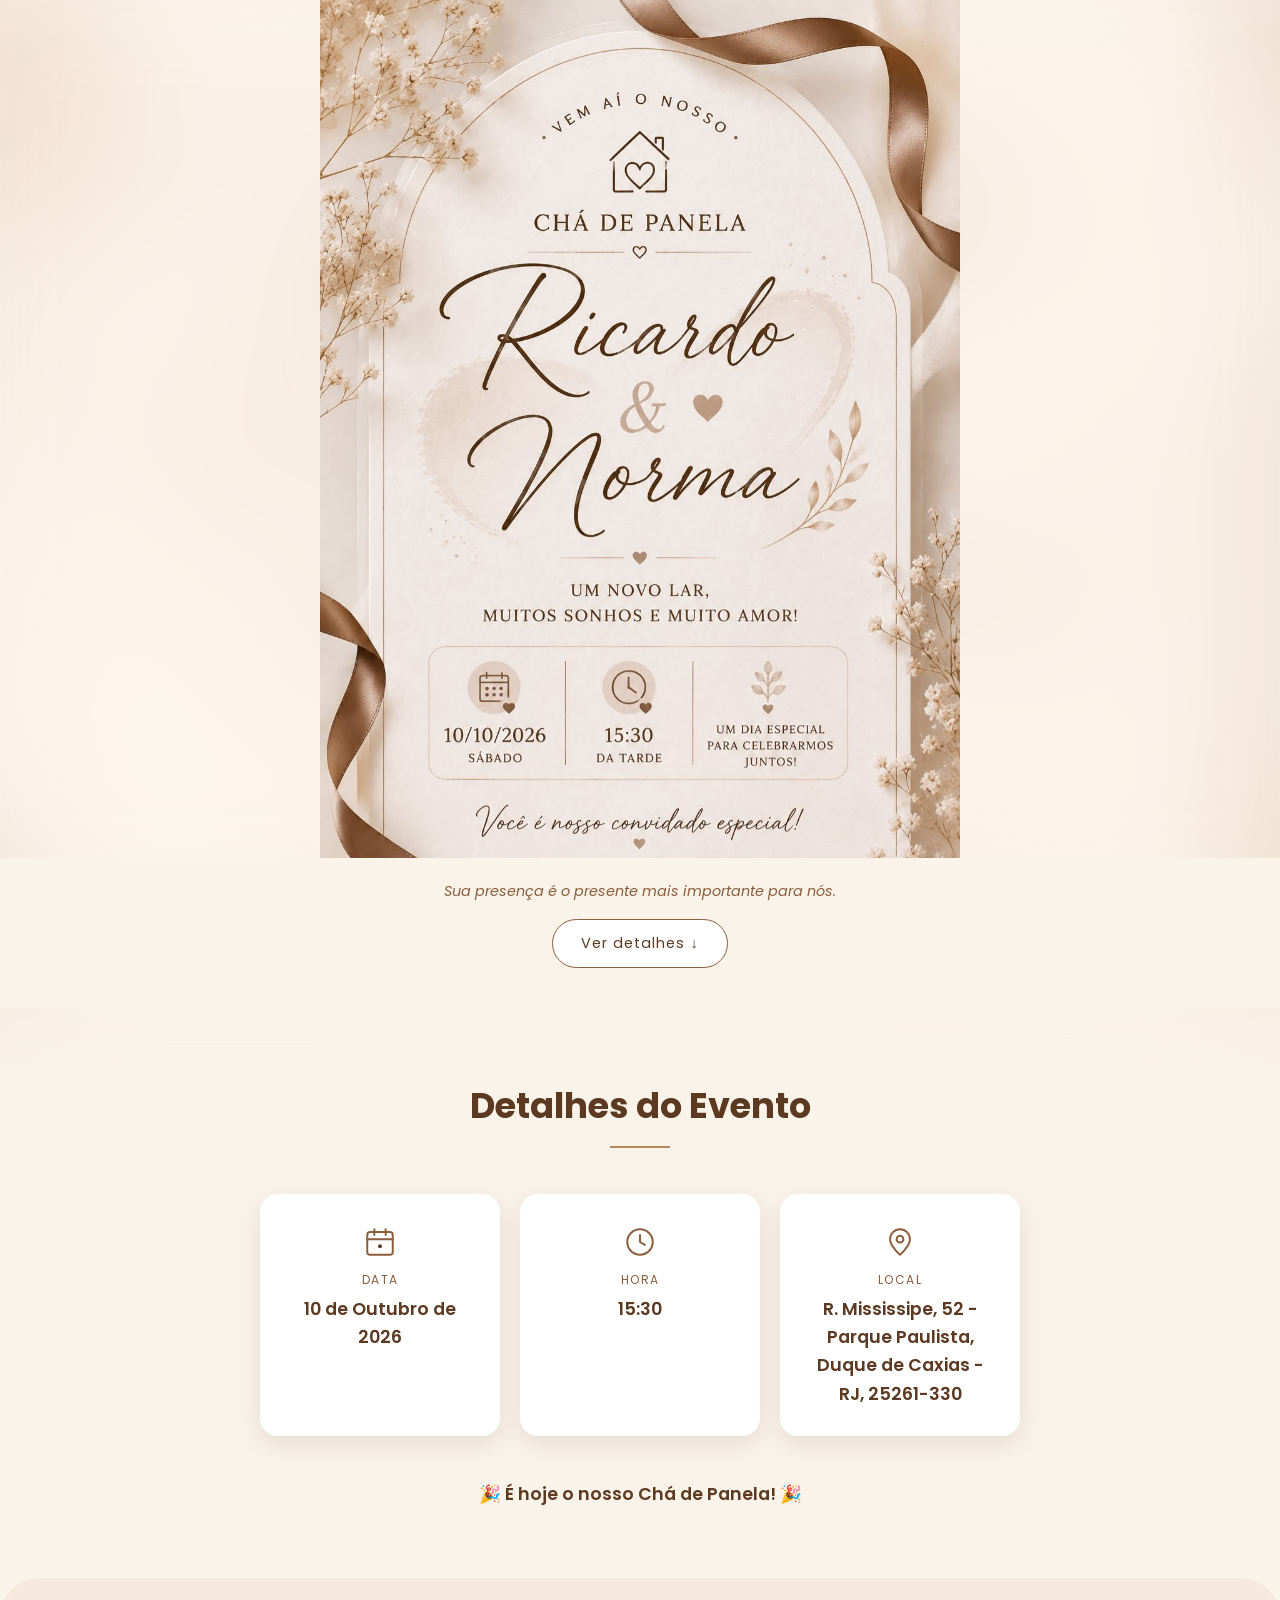
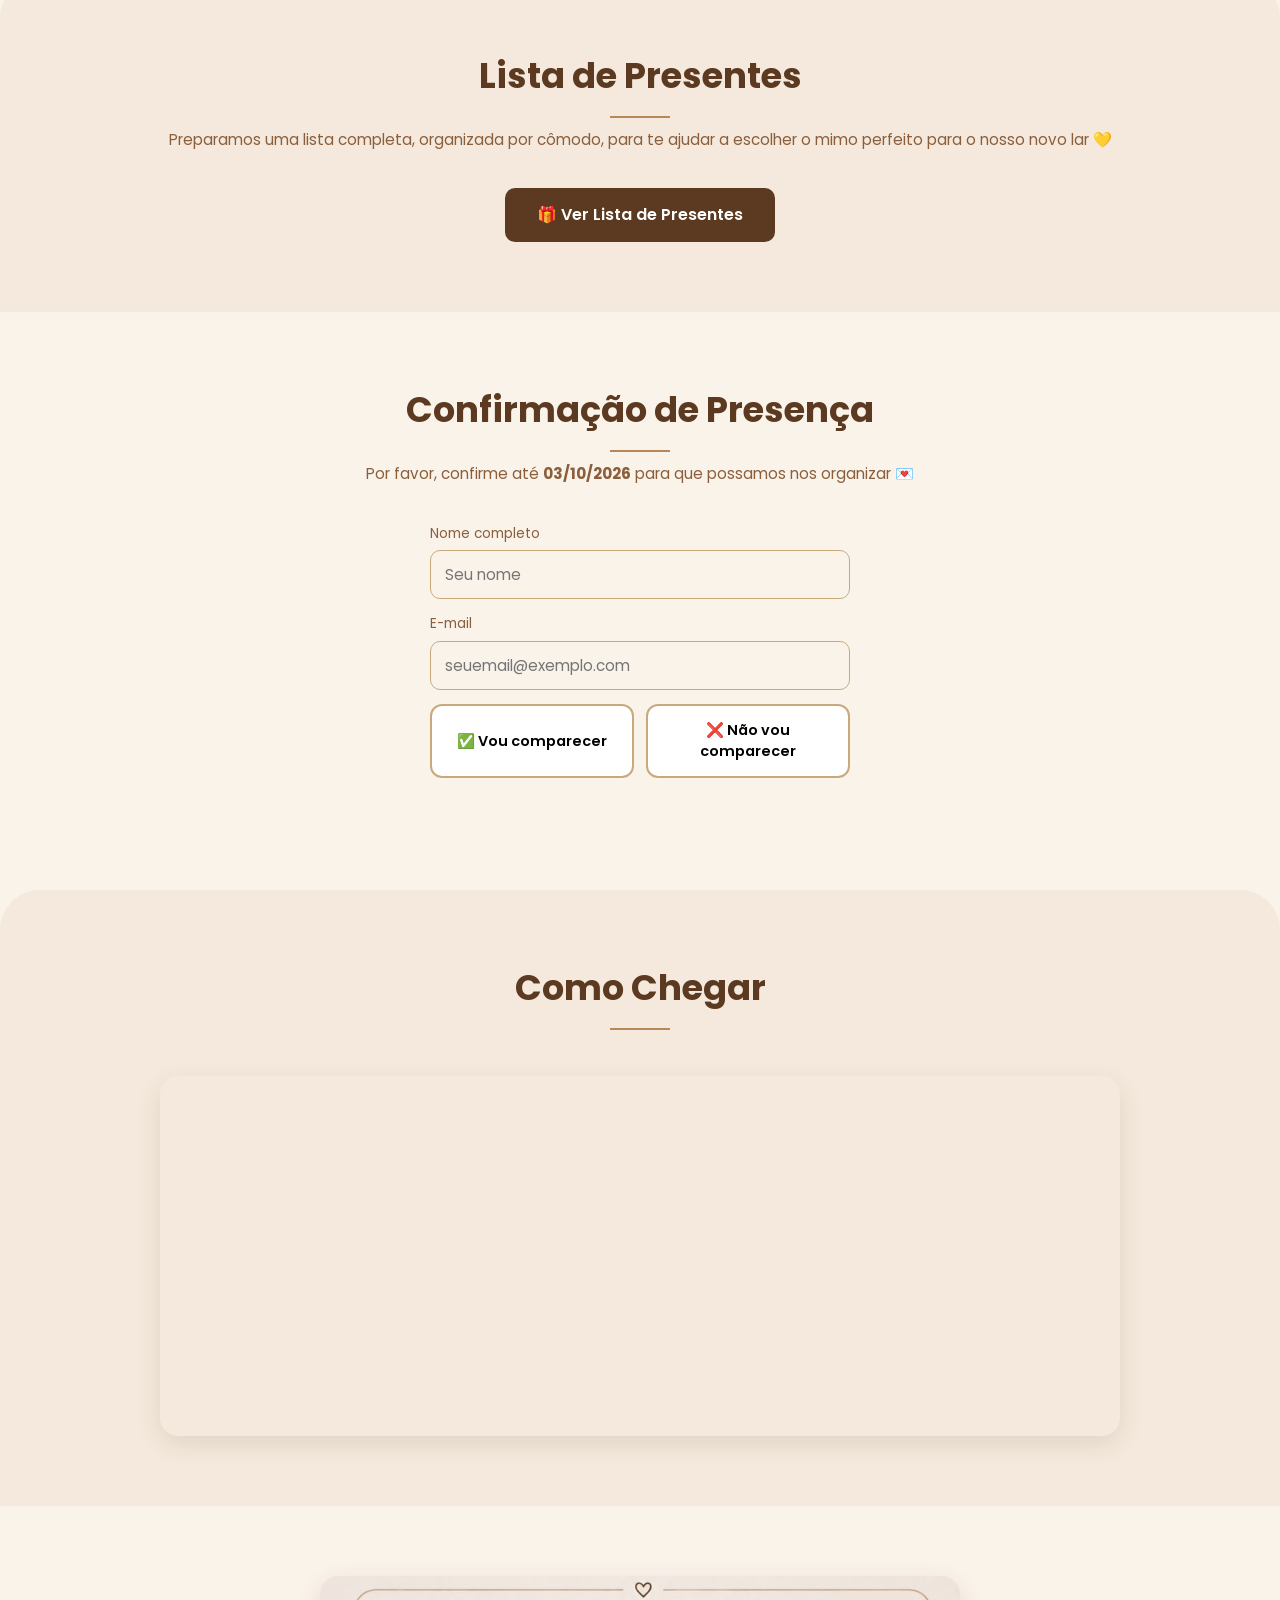
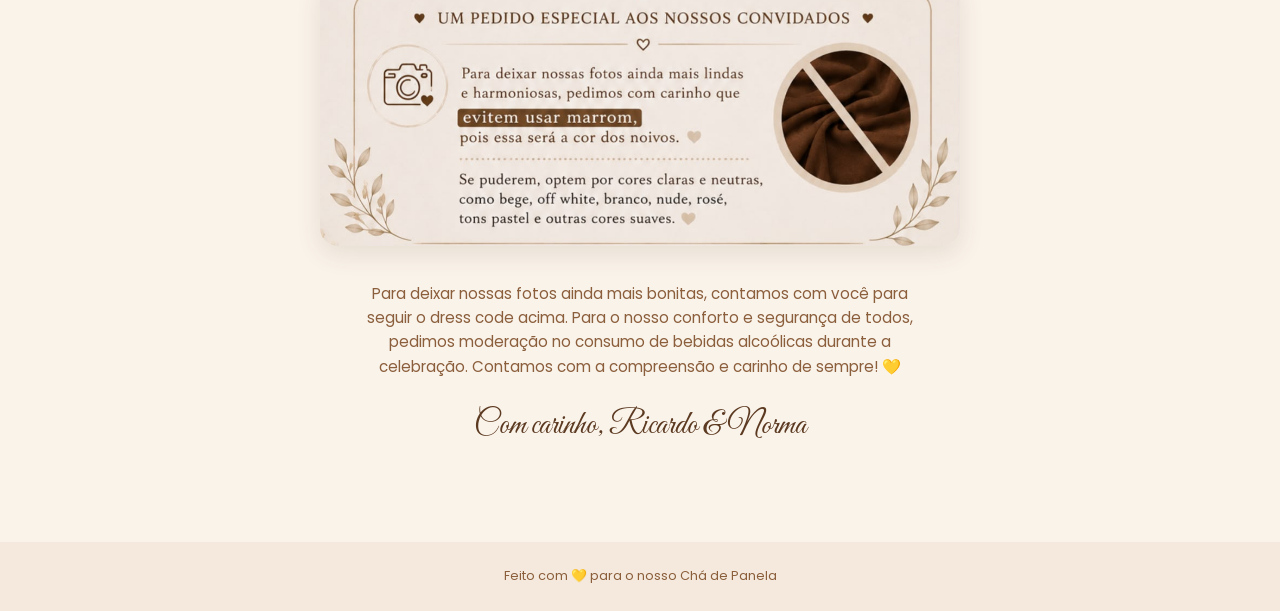
==== index.html @ 17c28028 "subindo pagina" ====
<!DOCTYPE html>
<html lang="pt-BR">
<head>
<meta charset="UTF-8" />
<meta name="viewport" content="width=device-width, initial-scale=1.0" />
<title>Chá de Panela — Ricardo & Norma</title>
<meta name="description" content="Convite interativo do Chá de Panela de Ricardo & Norma" />

<link rel="preconnect" href="https://fonts.googleapis.com">
<link rel="preconnect" href="https://fonts.gstatic.com" crossorigin>
<link href="https://fonts.googleapis.com/css2?family=Great+Vibes&family=Poppins:wght@300;400;500;600;700&display=swap" rel="stylesheet">

<link rel="stylesheet" href="style.css" />
</head>
<body>

<!-- Fundo decorativo sutil (a própria imagem do convite, desfocada) -->
<div class="site-bg-blur"></div>

<div id="page">

  <!-- ================= HERO = IMAGEM DO CONVITE, COMPLETA ================= -->
  <section class="hero" id="hero">
    <img
      src="assets/convite.jpg"
      alt="Convite Chá de Panela de Ricardo e Norma — 10 de outubro de 2026 às 15h30"
      class="hero-image"
    />
    <div class="hero-caption">
      <p class="hero-sub" id="txt-sub-abertura"></p>
      <a href="#detalhes" class="scroll-cta">Ver detalhes ↓</a>
    </div>
  </section>

  <!-- ================= DETALHES DO EVENTO ================= -->
  <section class="section" id="detalhes">
    <h2 class="section-title">Detalhes do Evento</h2>
    <div class="cards-row">
      <div class="info-card">
        <div class="info-icon" id="icon-data"></div>
        <div class="info-label">Data</div>
        <div class="info-value" id="info-data">—</div>
      </div>
      <div class="info-card">
        <div class="info-icon" id="icon-hora"></div>
        <div class="info-label">Hora</div>
        <div class="info-value" id="info-hora">—</div>
      </div>
      <div class="info-card">
        <div class="info-icon" id="icon-local"></div>
        <div class="info-label">Local</div>
        <div class="info-value" id="info-local">—</div>
      </div>
    </div>

    <div class="countdown" id="countdown">
      <div class="cd-box"><span id="cd-dias">00</span><small>dias</small></div>
      <div class="cd-box"><span id="cd-horas">00</span><small>horas</small></div>
      <div class="cd-box"><span id="cd-min">00</span><small>min</small></div>
      <div class="cd-box"><span id="cd-seg">00</span><small>seg</small></div>
    </div>
  </section>

  <!-- ================= LISTA DE PRESENTES (botão de acesso) ================= -->
  <section class="section alt" id="presentes">
    <h2 class="section-title">Lista de Presentes</h2>
    <p class="section-sub">Preparamos uma lista completa, organizada por cômodo, para te ajudar a escolher o mimo perfeito para o nosso novo lar 💛</p>
    <a href="presentes.html" class="btn-primary btn-gift-link">🎁 Ver Lista de Presentes</a>
  </section>

  <!-- ================= CONFIRMAÇÃO DE PRESENÇA ================= -->
  <section class="section" id="rsvp">
    <h2 class="section-title">Confirmação de Presença</h2>
    <p class="section-sub">Por favor, confirme até <strong>03/10/2026</strong> para que possamos nos organizar 💌</p>

    <form id="rsvp-form" class="rsvp-form">
      <label>Nome completo
        <input type="text" id="rsvp-name" required placeholder="Seu nome" />
      </label>
      <label>E-mail
        <input type="email" id="rsvp-email" required placeholder="seuemail@exemplo.com" />
      </label>

      <div class="rsvp-choice">
        <button type="button" class="rsvp-btn rsvp-yes" data-value="vou" id="btn-vou">
          ✅ Vou comparecer
        </button>
        <button type="button" class="rsvp-btn rsvp-no" data-value="naovou" id="btn-nao-vou">
          ❌ Não vou comparecer
        </button>
      </div>

      <input type="hidden" id="rsvp-selected" value="" />
    </form>
    <p class="rsvp-feedback" id="rsvp-feedback"></p>
  </section>

  <!-- ================= MAPA ================= -->
  <section class="section alt" id="mapa">
    <h2 class="section-title">Como Chegar</h2>
    <p class="section-sub" id="mapa-aviso"></p>
    <div class="map-wrapper">
      <iframe
        id="map-iframe"
        loading="lazy"
        allowfullscreen
        referrerpolicy="no-referrer-when-downgrade">
      </iframe>
    </div>
  </section>

  <!-- ================= MENSAGEM FINAL / DRESS CODE ================= -->
  <section class="section final-section">
    <img src="assets/dresscode.jpg" alt="Pedido especial aos convidados - dress code" class="dresscode-image" />
    <p class="final-msg" id="txt-aviso-final"></p>
    <p class="signature script">Com carinho, Ricardo &amp; Norma</p>
  </section>

  <footer class="footer">
    <p>Feito com 💛 para o nosso Chá de Panela</p>
  </footer>

</div><!-- /#page -->

<script src="config.js"></script>
<script src="script.js"></script>
</body>
</html>
---- style.css ----
/* ==========================================================================
   VARIÁVEIS DE DESIGN — paleta inspirada no convite (bege/marrom/dourado)
   ========================================================================== */
:root {
  --bg-cream: #FAF3EA;
  --bg-cream-alt: #F3E9DB;
  --brown-dark: #5C3A21;
  --brown-mid: #8B5E3C;
  --brown-light: #C9A97C;
  --gold: #B8875A;
  --white: #FFFFFF;
  --shadow: 0 8px 24px rgba(92, 58, 33, 0.12);
  --radius: 18px;
  --font-script: 'Great Vibes', cursive;
  --font-body: 'Poppins', sans-serif;
}

* { box-sizing: border-box; margin: 0; padding: 0; }

html { scroll-behavior: smooth; }

html, body {
  background: var(--bg-cream);
}

body {
  font-family: var(--font-body);
  color: var(--brown-dark);
  line-height: 1.6;
  overflow-x: hidden;
}

.script { font-family: var(--font-script); }

.site-bg-blur {
  position: fixed;
  inset: 0;
  z-index: 0;
  background-image: url("assets/convite.jpg");
  background-size: cover;
  background-position: center;
  filter: blur(60px) saturate(1.15) brightness(1.08);
  transform: scale(1.15);
  opacity: 0.35;
}

#page {
  position: relative;
  z-index: 1;
}

.hero {
  position: relative;
  display: flex;
  flex-direction: column;
  align-items: center;
}

.hero-image {
  width: 100%;
  height: auto;
  display: block;
  max-width: 640px;
  margin: 0 auto;
}

.hero-caption {
  text-align: center;
  padding: 22px 20px 40px;
  background: var(--bg-cream);
  width: 100%;
}

.hero-sub {
  font-size: 0.9rem;
  color: var(--brown-mid);
  font-style: italic;
  margin-bottom: 16px;
}

.scroll-cta {
  display: inline-block;
  padding: 12px 28px;
  border: 1.5px solid var(--brown-mid);
  border-radius: 999px;
  color: var(--brown-dark);
  text-decoration: none;
  font-size: 0.9rem;
  letter-spacing: 1px;
  transition: all 0.3s ease;
  background: var(--white);
}
.scroll-cta:hover {
  background: var(--brown-mid);
  color: var(--white);
}

.section {
  padding: 70px 20px;
  max-width: 960px;
  margin: 0 auto;
  text-align: center;
  position: relative;
}
.section.alt {
  background: rgba(243, 233, 219, 0.92);
  backdrop-filter: blur(2px);
  max-width: 100%;
  border-radius: 40px 40px 0 0;
}
.section.alt > * {
  max-width: 960px;
  margin-left: auto;
  margin-right: auto;
}

.section-title {
  font-size: clamp(1.6rem, 4vw, 2.2rem);
  color: var(--brown-dark);
  margin-bottom: 10px;
  position: relative;
  display: inline-block;
}
.section-title::after {
  content: "";
  display: block;
  width: 60px;
  height: 2px;
  background: var(--gold);
  margin: 12px auto 0;
}

.section-sub {
  color: var(--brown-mid);
  max-width: 560px;
  margin: 0 auto 36px;
  font-size: 0.95rem;
}

.cards-row {
  display: flex;
  flex-wrap: wrap;
  gap: 20px;
  justify-content: center;
  margin-top: 36px;
}

.info-card {
  background: var(--white);
  border-radius: var(--radius);
  box-shadow: var(--shadow);
  padding: 28px 24px;
  min-width: 160px;
  flex: 1 1 200px;
  max-width: 240px;
}

.info-icon {
  font-size: 1.8rem;
  margin-bottom: 8px;
  display: flex;
  align-items: center;
  justify-content: center;
  height: 40px;
}
.info-icon svg {
  width: 34px;
  height: 34px;
  stroke: var(--brown-mid);
  fill: none;
  stroke-width: 1.4;
  stroke-linecap: round;
  stroke-linejoin: round;
}

.info-label {
  font-size: 0.75rem;
  text-transform: uppercase;
  letter-spacing: 1.5px;
  color: var(--brown-mid);
  margin-bottom: 6px;
}
.info-value {
  font-size: 1.1rem;
  font-weight: 600;
  color: var(--brown-dark);
}

.countdown {
  display: flex;
  justify-content: center;
  gap: 14px;
  margin-top: 44px;
  flex-wrap: wrap;
}
.cd-box {
  background: var(--brown-dark);
  color: var(--white);
  border-radius: 14px;
  padding: 16px 18px;
  min-width: 72px;
  text-align: center;
}
.cd-box span {
  display: block;
  font-size: 1.6rem;
  font-weight: 700;
}
.cd-box small {
  font-size: 0.65rem;
  text-transform: uppercase;
  letter-spacing: 1px;
  opacity: 0.8;
}

.demo-banner {
  background: #fff3cd;
  color: #7a5b00;
  border: 1px solid #ffe08a;
  border-radius: 10px;
  padding: 12px 18px;
  font-size: 0.85rem;
  max-width: 640px;
  margin: 0 auto 28px;
}

.loading {
  color: var(--brown-mid);
  font-style: italic;
}

.gifts-grid {
  display: grid;
  grid-template-columns: repeat(auto-fill, minmax(200px, 1fr));
  gap: 18px;
  margin-top: 10px;
}

.gift-card {
  background: var(--white);
  border-radius: var(--radius);
  box-shadow: var(--shadow);
  padding: 22px 16px;
  cursor: pointer;
  transition: transform 0.25s ease, box-shadow 0.25s ease;
  border: 2px solid transparent;
}
.gift-card:hover:not(.reserved) {
  transform: translateY(-4px);
  border-color: var(--gold);
}
.gift-card.reserved {
  opacity: 0.55;
  cursor: not-allowed;
}

.gift-icon { font-size: 1.6rem; margin-bottom: 10px; }

.gift-photo {
  width: 100%;
  height: 120px;
  border-radius: 12px;
  overflow: hidden;
  margin-bottom: 12px;
  background: var(--white);
  border: 1px solid var(--bg-cream-alt);
  display: flex;
  align-items: center;
  justify-content: center;
  padding: 6px;
}
.gift-photo img {
  width: 100%;
  height: 100%;
  object-fit: contain;
  display: block;
}

.gift-name { font-weight: 600; margin-bottom: 8px; }
.gift-status {
  font-size: 0.75rem;
  padding: 4px 12px;
  border-radius: 999px;
  display: inline-block;
  letter-spacing: 0.5px;
}
.gift-status.available {
  background: #E4F3E6;
  color: #2E7D32;
}
.gift-status.reserved {
  background: #F3E4E4;
  color: #8B3A3A;
}

.modal-overlay {
  display: none;
  position: fixed;
  inset: 0;
  background: rgba(92,58,33,0.45);
  align-items: center;
  justify-content: center;
  z-index: 100;
  padding: 20px;
}
.modal-overlay.open { display: flex; }

.modal-box {
  background: var(--white);
  border-radius: var(--radius);
  padding: 32px 28px;
  max-width: 400px;
  width: 100%;
  position: relative;
  box-shadow: var(--shadow);
}

.modal-close {
  position: absolute;
  top: 12px;
  right: 16px;
  background: none;
  border: none;
  font-size: 1.4rem;
  cursor: pointer;
  color: var(--brown-mid);
}

.modal-item-name {
  font-weight: 600;
  color: var(--gold);
  margin-bottom: 18px;
}

.modal-feedback {
  margin-top: 14px;
  font-size: 0.9rem;
  min-height: 20px;
}

form label {
  display: block;
  text-align: left;
  font-size: 0.85rem;
  color: var(--brown-mid);
  margin-bottom: 14px;
}

form input[type="text"],
form input[type="email"] {
  width: 100%;
  margin-top: 6px;
  padding: 12px 14px;
  border: 1.5px solid var(--brown-light);
  border-radius: 10px;
  font-family: var(--font-body);
  font-size: 0.95rem;
  background: var(--bg-cream);
}
form input:focus { outline: 2px solid var(--gold); }

.btn-primary {
  width: 100%;
  padding: 13px;
  border: none;
  border-radius: 10px;
  background: var(--brown-dark);
  color: var(--white);
  font-family: var(--font-body);
  font-weight: 600;
  font-size: 0.95rem;
  cursor: pointer;
  transition: background 0.25s ease;
}
.btn-primary:hover { background: var(--gold); }

.btn-gift-link {
  display: inline-block;
  width: auto;
  text-decoration: none;
  padding: 14px 32px;
  font-size: 1rem;
}

.btn-voltar {
  display: inline-flex;
  align-items: center;
  gap: 6px;
  padding: 10px 22px;
  border: 1.5px solid var(--brown-mid);
  border-radius: 999px;
  color: var(--brown-dark);
  text-decoration: none;
  font-size: 0.85rem;
  background: var(--white);
  transition: all 0.25s ease;
  margin-bottom: 28px;
}
.btn-voltar:hover {
  background: var(--brown-mid);
  color: var(--white);
}

.gift-category {
  margin-top: 48px;
  margin-bottom: 20px;
}
.gift-category:first-of-type { margin-top: 8px; }

.gift-category-title {
  font-size: 1.3rem;
  color: var(--brown-dark);
  text-align: left;
  padding-bottom: 8px;
  border-bottom: 2px solid var(--brown-light);
  margin-bottom: 20px;
}

.gifts-page-header {
  text-align: center;
  margin-bottom: 10px;
}

.rsvp-form {
  max-width: 420px;
  margin: 0 auto;
  text-align: left;
}

.rsvp-choice {
  display: flex;
  gap: 12px;
  margin-top: 8px;
  flex-wrap: wrap;
}

.rsvp-btn {
  flex: 1 1 160px;
  padding: 14px 10px;
  border-radius: 12px;
  border: 2px solid var(--brown-light);
  background: var(--white);
  font-family: var(--font-body);
  font-weight: 600;
  font-size: 0.9rem;
  cursor: pointer;
  transition: all 0.25s ease;
}
.rsvp-btn.selected.rsvp-yes { background: #E4F3E6; border-color: #2E7D32; color: #2E7D32; }
.rsvp-btn.selected.rsvp-no { background: #F3E4E4; border-color: #8B3A3A; color: #8B3A3A; }

.rsvp-feedback {
  text-align: center;
  margin-top: 18px;
  font-weight: 600;
  min-height: 24px;
}

.map-wrapper {
  border-radius: var(--radius);
  overflow: hidden;
  box-shadow: var(--shadow);
  max-width: 800px;
  margin: 0 auto;
}
.map-wrapper iframe {
  width: 100%;
  height: 360px;
  border: 0;
  display: block;
}

.final-section {
  padding-bottom: 90px;
}
.dresscode-image {
  max-width: 640px;
  width: 100%;
  border-radius: var(--radius);
  box-shadow: var(--shadow);
  margin-bottom: 28px;
}
.final-msg {
  max-width: 560px;
  margin: 0 auto 22px;
  color: var(--brown-mid);
  font-size: 0.95rem;
}
.signature {
  font-size: 2rem;
  color: var(--brown-dark);
}

.footer {
  text-align: center;
  padding: 24px;
  font-size: 0.8rem;
  color: var(--brown-mid);
  background: rgba(243, 233, 219, 0.92);
}

@media (max-width: 600px) {
  .section { padding: 50px 16px; }
  .cards-row { gap: 14px; }
  .info-card { padding: 20px 16px; }
  .cd-box { min-width: 60px; padding: 12px 14px; }
  .map-wrapper iframe { height: 280px; }
}
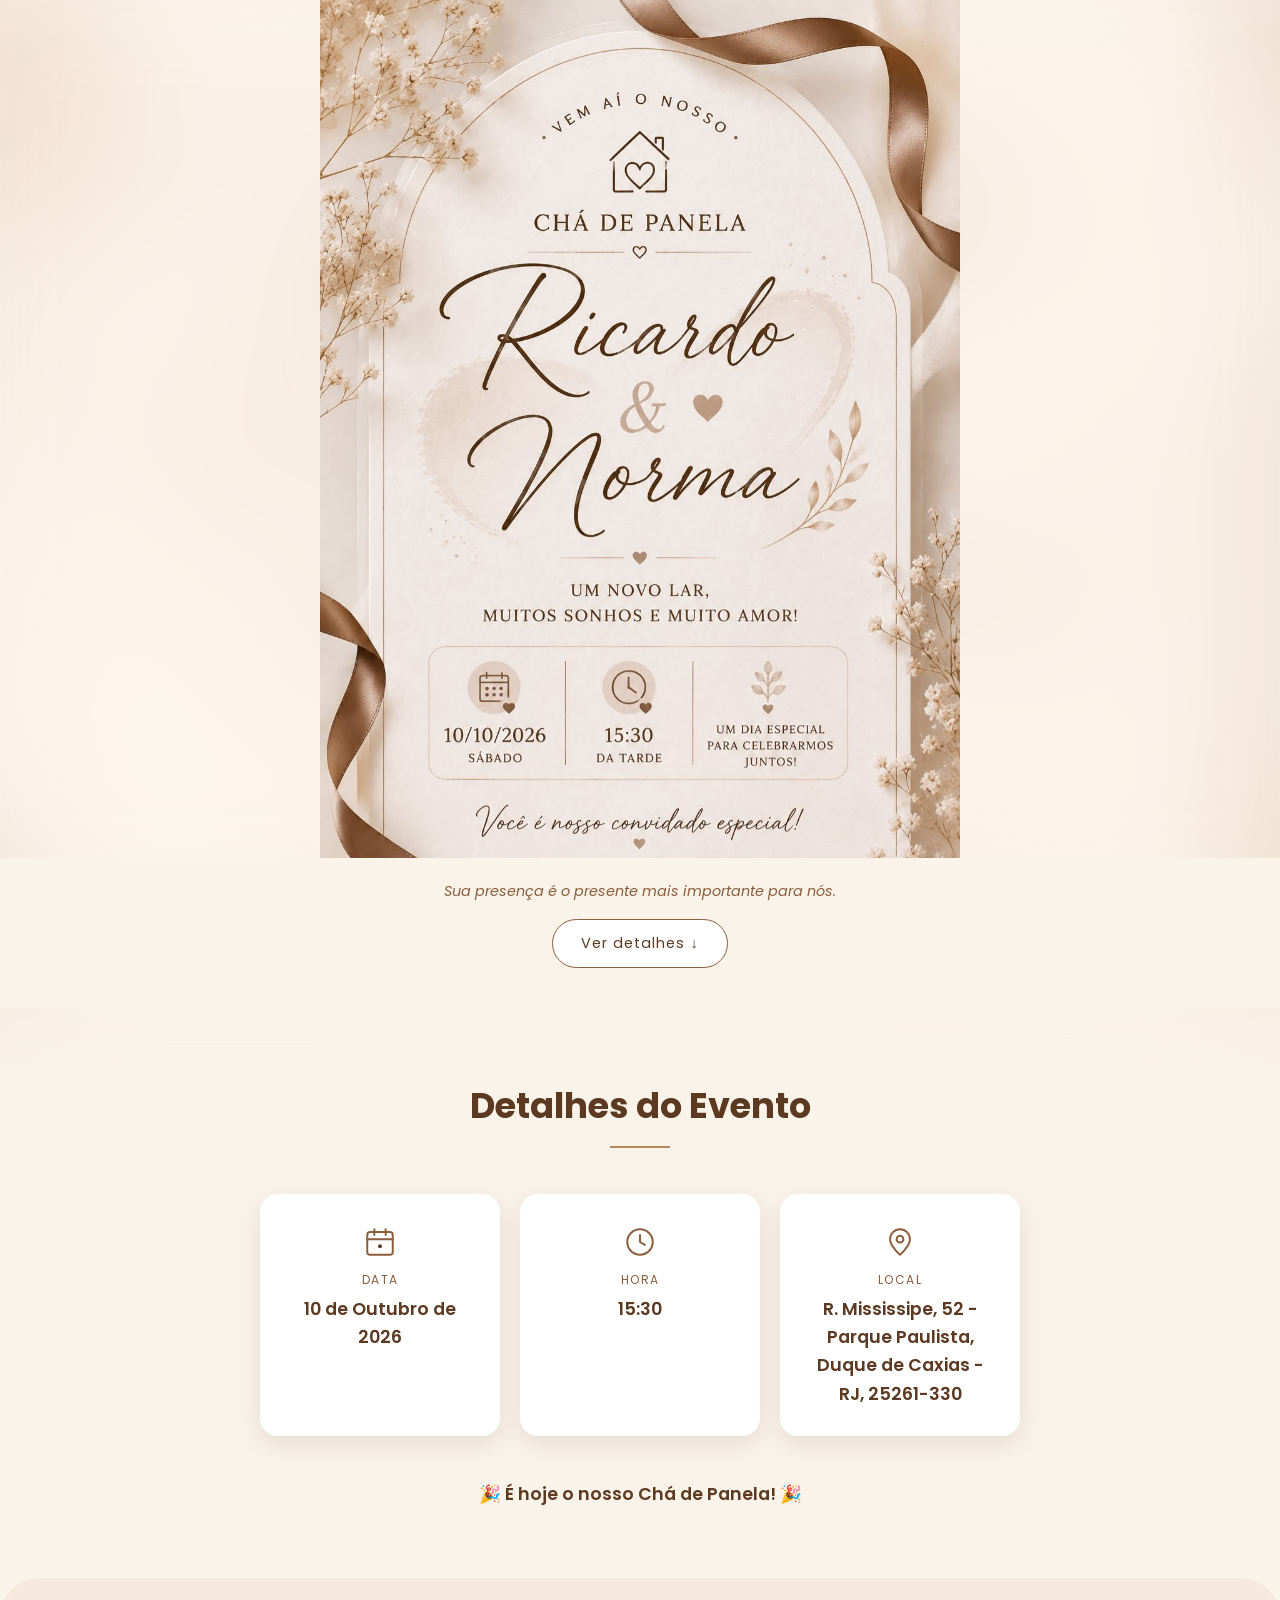
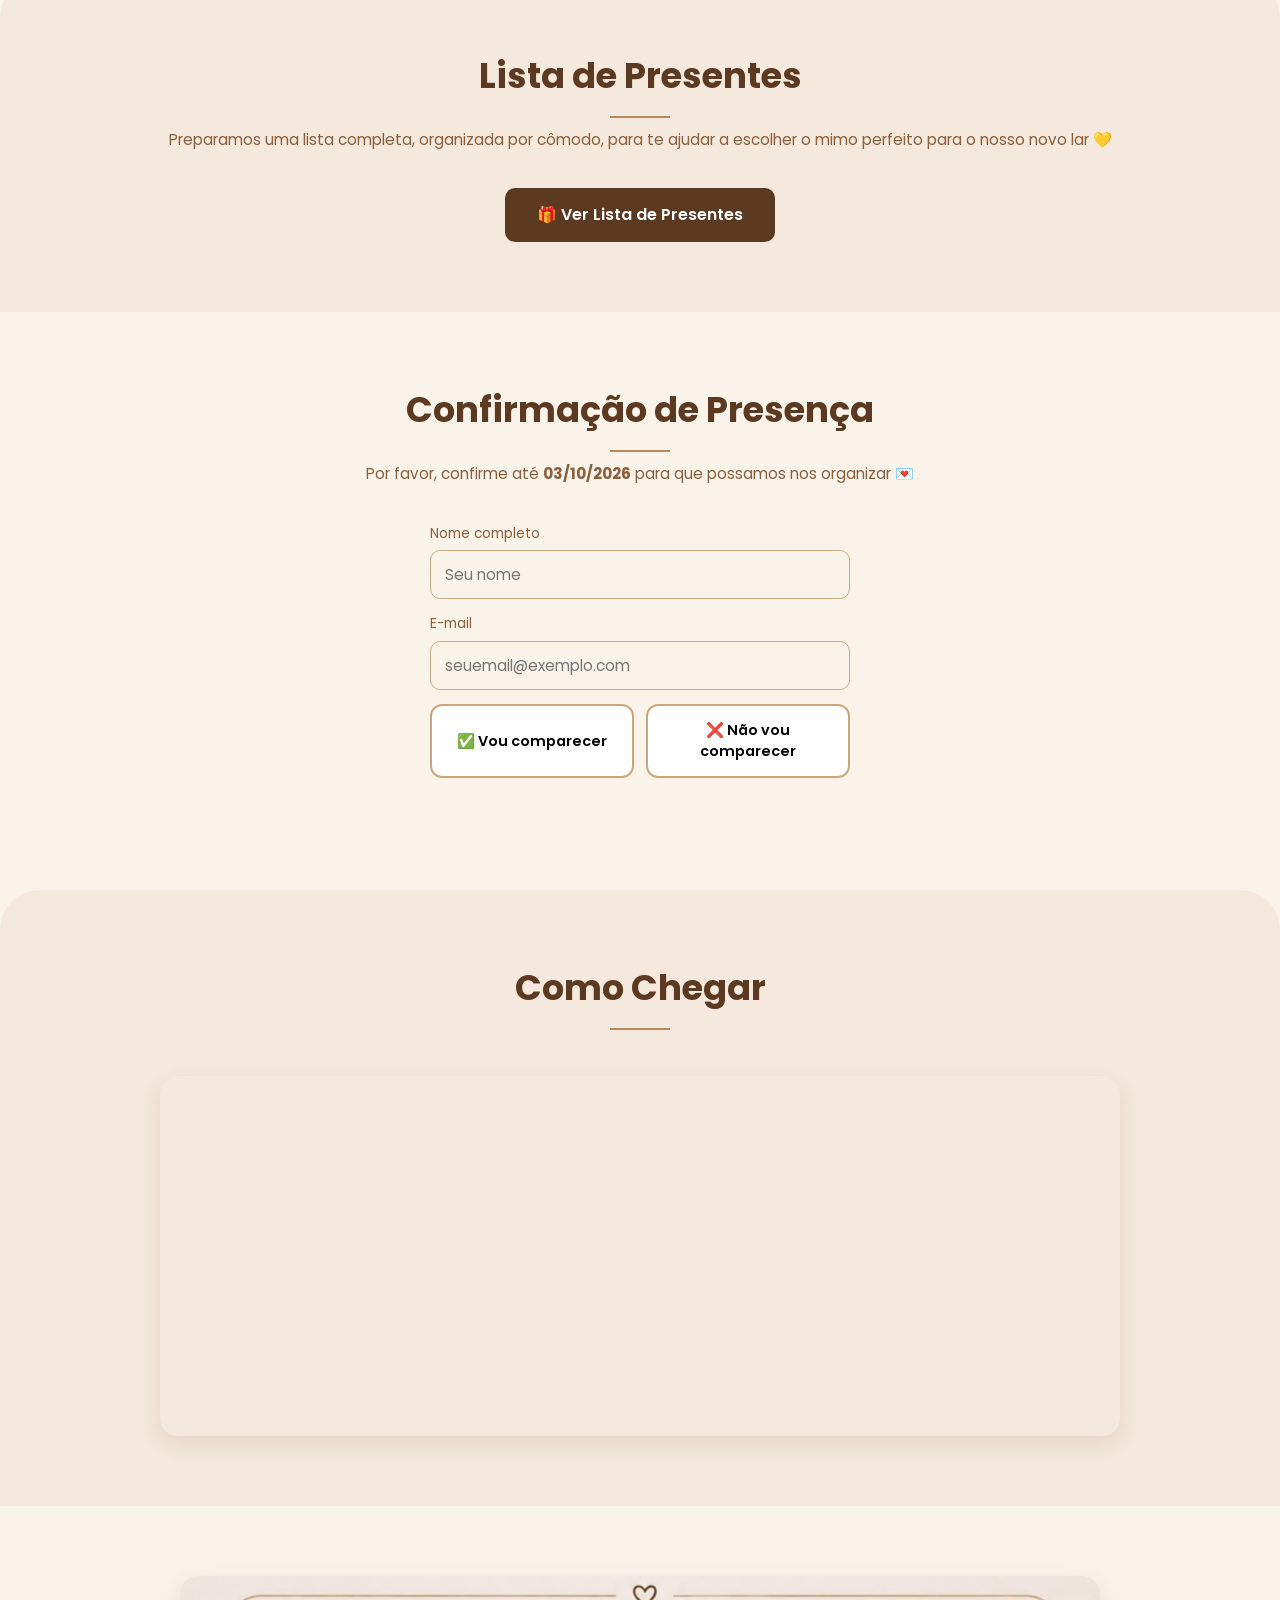
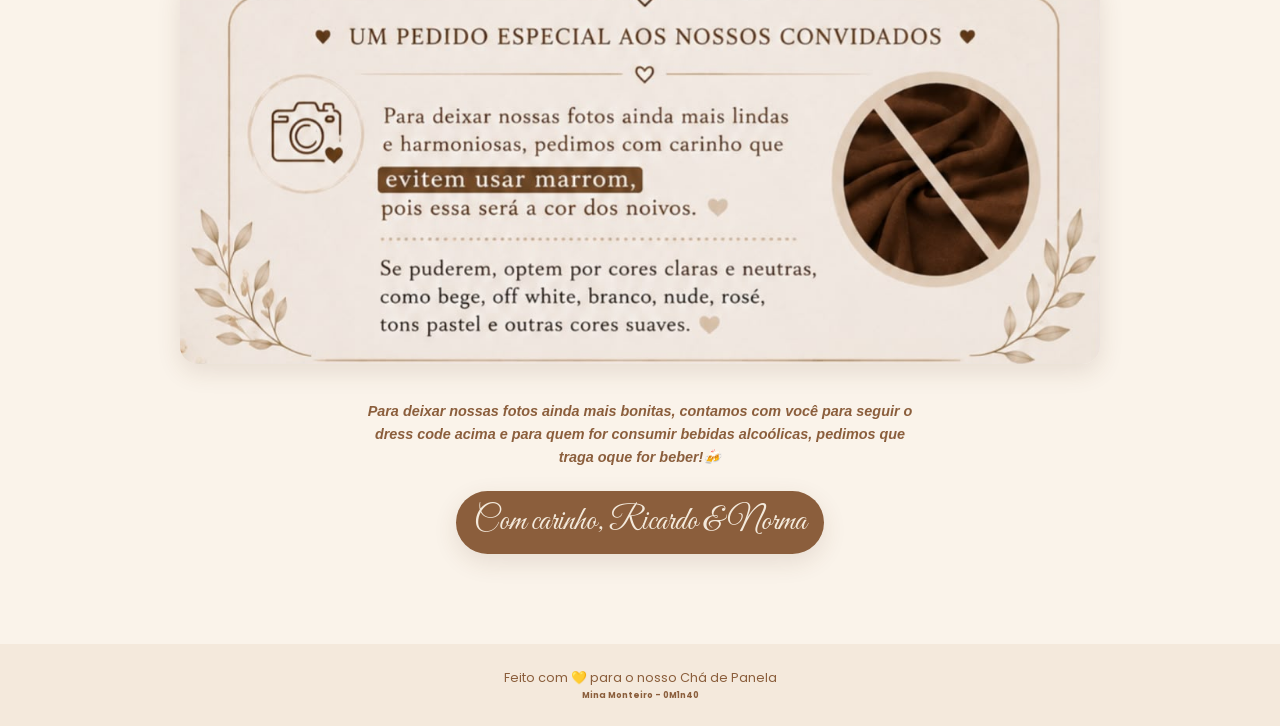
==== commit 7c8e6e10: "footer- assinatura" ====
--- a/index.html
+++ b/index.html
@@ -118,6 +118,7 @@
 
   <footer class="footer">
     <p>Feito com 💛 para o nosso Chá de Panela</p>
+     <h6>Mina Monteiro - 0M1n40</h6>
   </footer>
 
 </div><!-- /#page -->
--- a/style.css
+++ b/style.css
@@ -474,7 +474,7 @@
   padding-bottom: 90px;
 }
 .dresscode-image {
-  max-width: 640px;
+  max-width: 940px;
   width: 100%;
   border-radius: var(--radius);
   box-shadow: var(--shadow);
@@ -488,7 +488,14 @@
 }
 .signature {
   font-size: 2rem;
-  color: var(--brown-dark);
+  color: var(--bg-cream-alt);
+  background: var( --brown-mid);
+  display: inline-block;
+  padding: 6px 18px;
+  border-radius: 999px;
+  box-shadow: var(--shadow);  
+
+
 }
 
 .footer {
@@ -506,3 +513,8 @@
   .cd-box { min-width: 60px; padding: 12px 14px; }
   .map-wrapper iframe { height: 280px; }
 }
+.final-msg {
+  font-size: 0.9rem;
+  font-style: italic;
+  font-weight: bold;
+}
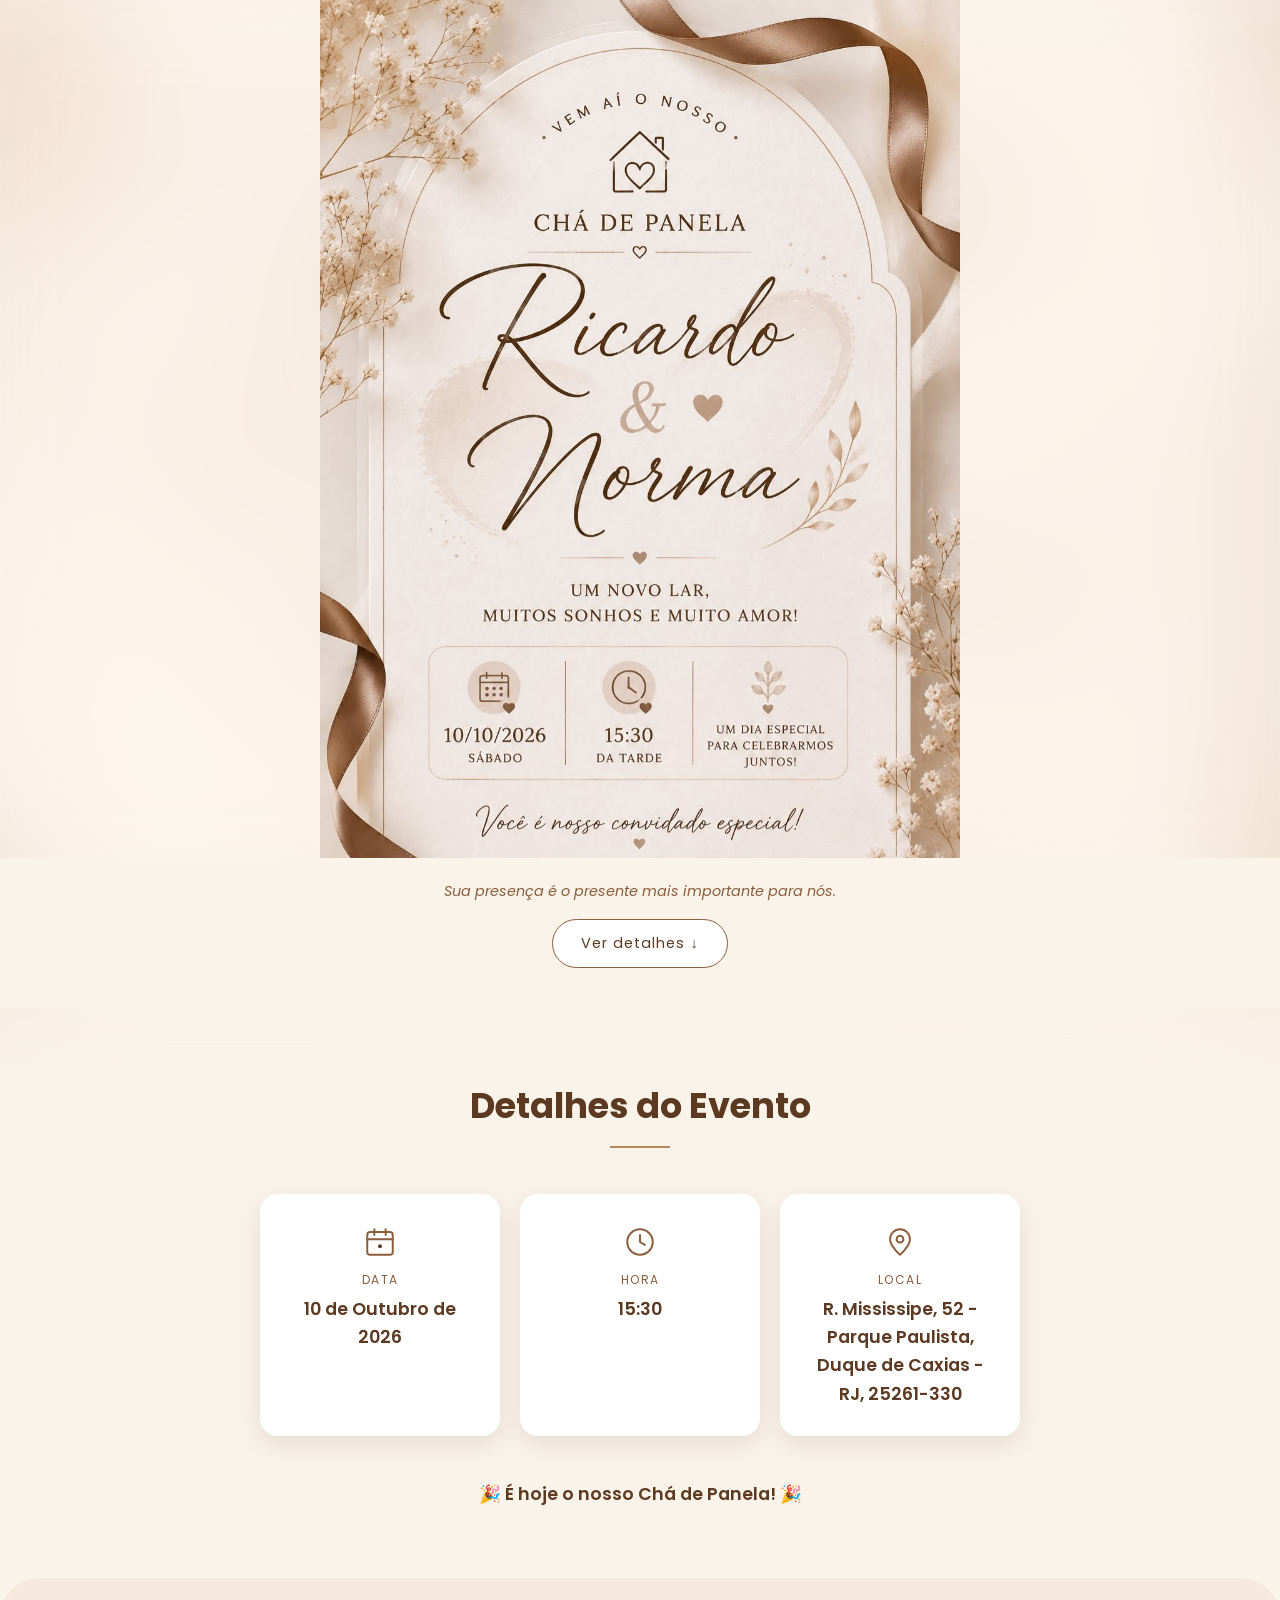
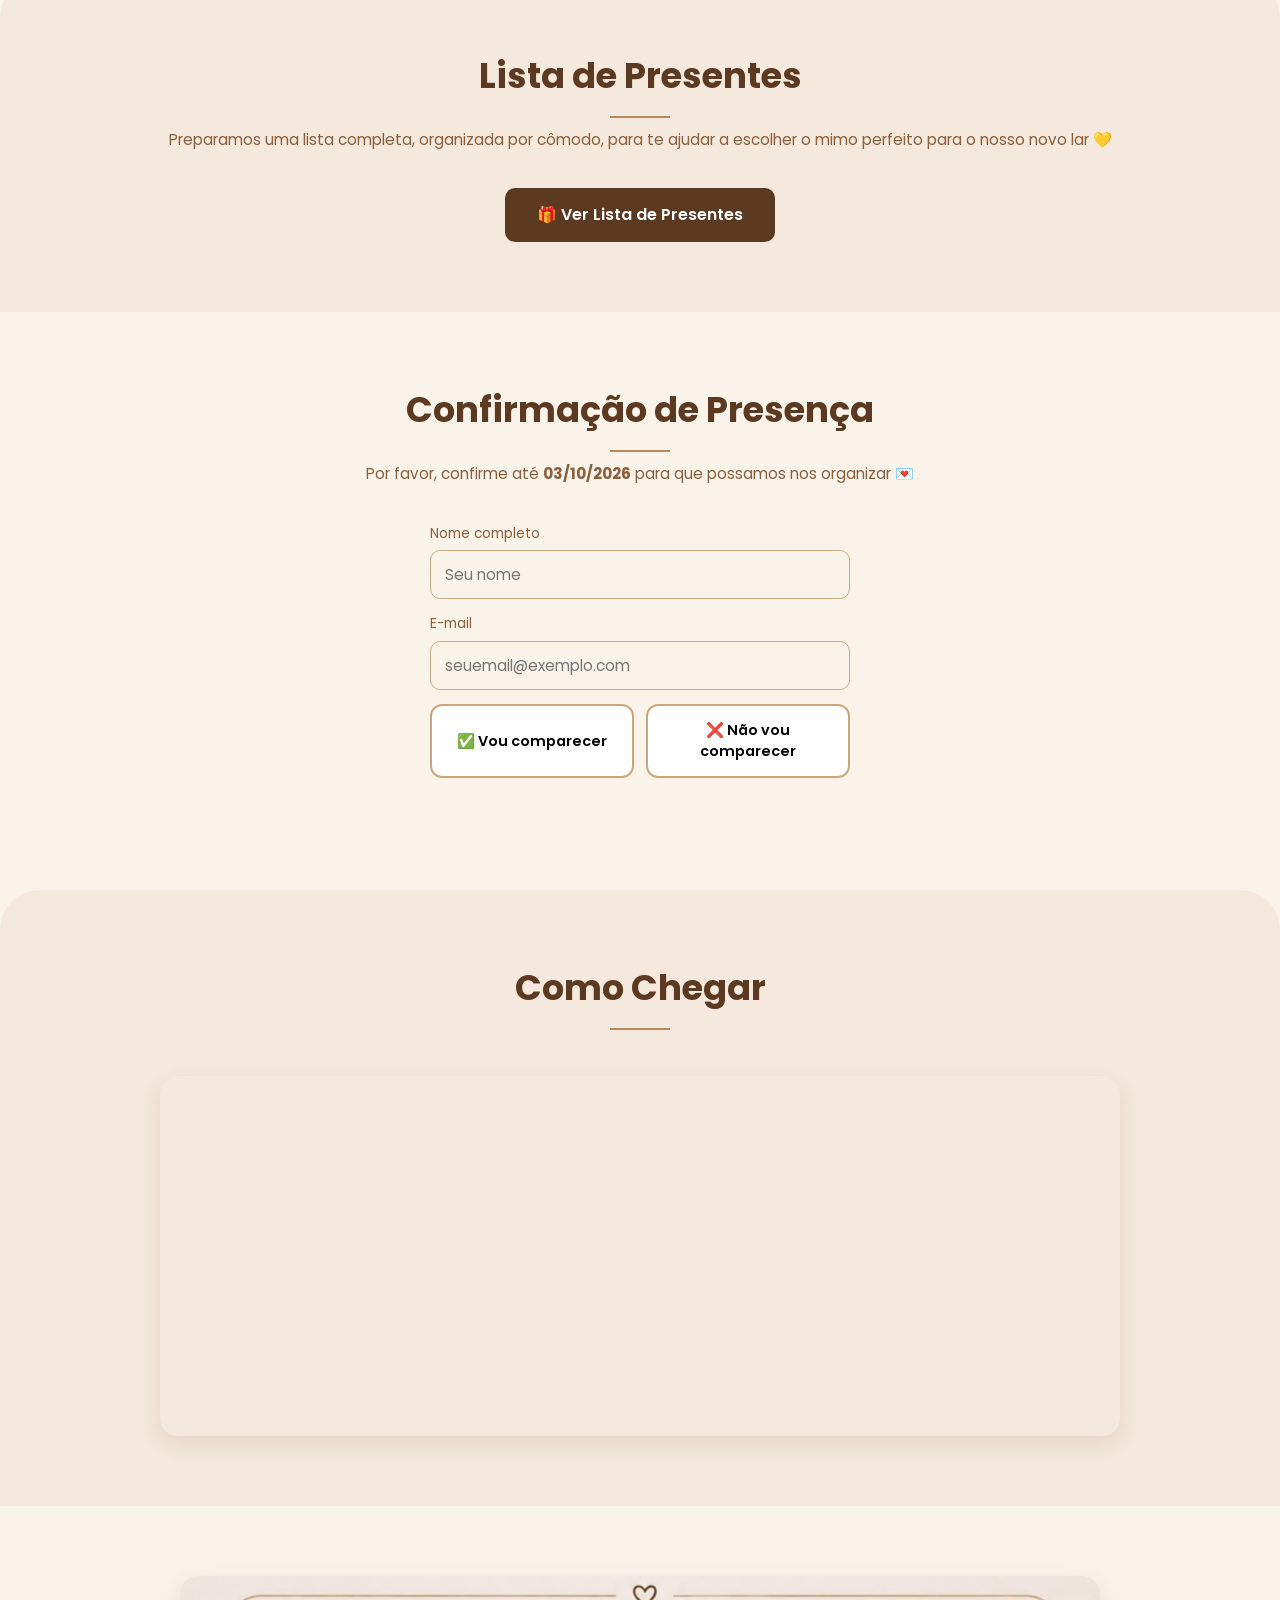
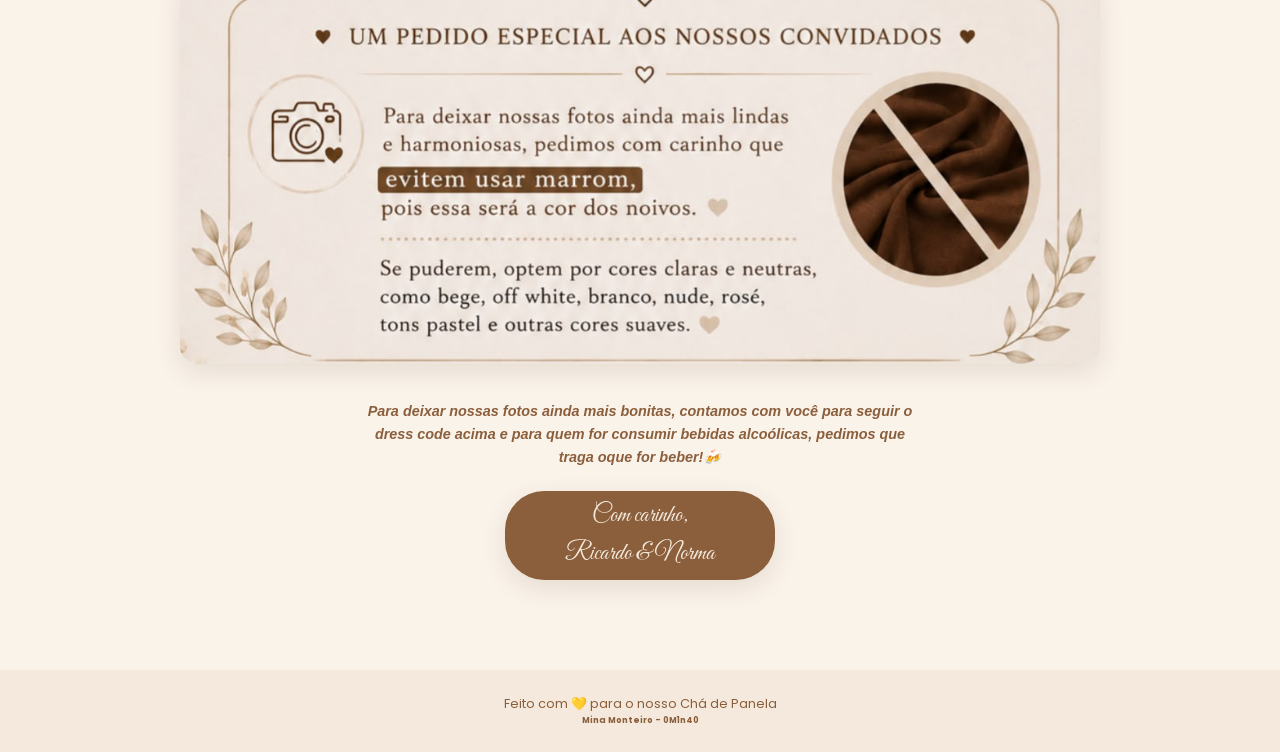
==== commit 57eefdef: "--" ====
--- a/index.html
+++ b/index.html
@@ -113,7 +113,7 @@
   <section class="section final-section">
     <img src="assets/dresscode.jpg" alt="Pedido especial aos convidados - dress code" class="dresscode-image" />
     <p class="final-msg" id="txt-aviso-final"></p>
-    <p class="signature script">Com carinho, Ricardo &amp; Norma</p>
+    <p class="signature script">Com carinho, <br>Ricardo &amp; Norma</p>
   </section>
 
   <footer class="footer">
--- a/style.css
+++ b/style.css
@@ -487,12 +487,12 @@
   font-size: 0.95rem;
 }
 .signature {
-  font-size: 2rem;
+  font-size: 1.5rem;
   color: var(--bg-cream-alt);
   background: var( --brown-mid);
   display: inline-block;
-  padding: 6px 18px;
-  border-radius: 999px;
+  padding: 6px 60px;
+  border-radius: 39px;
   box-shadow: var(--shadow);  
 
 
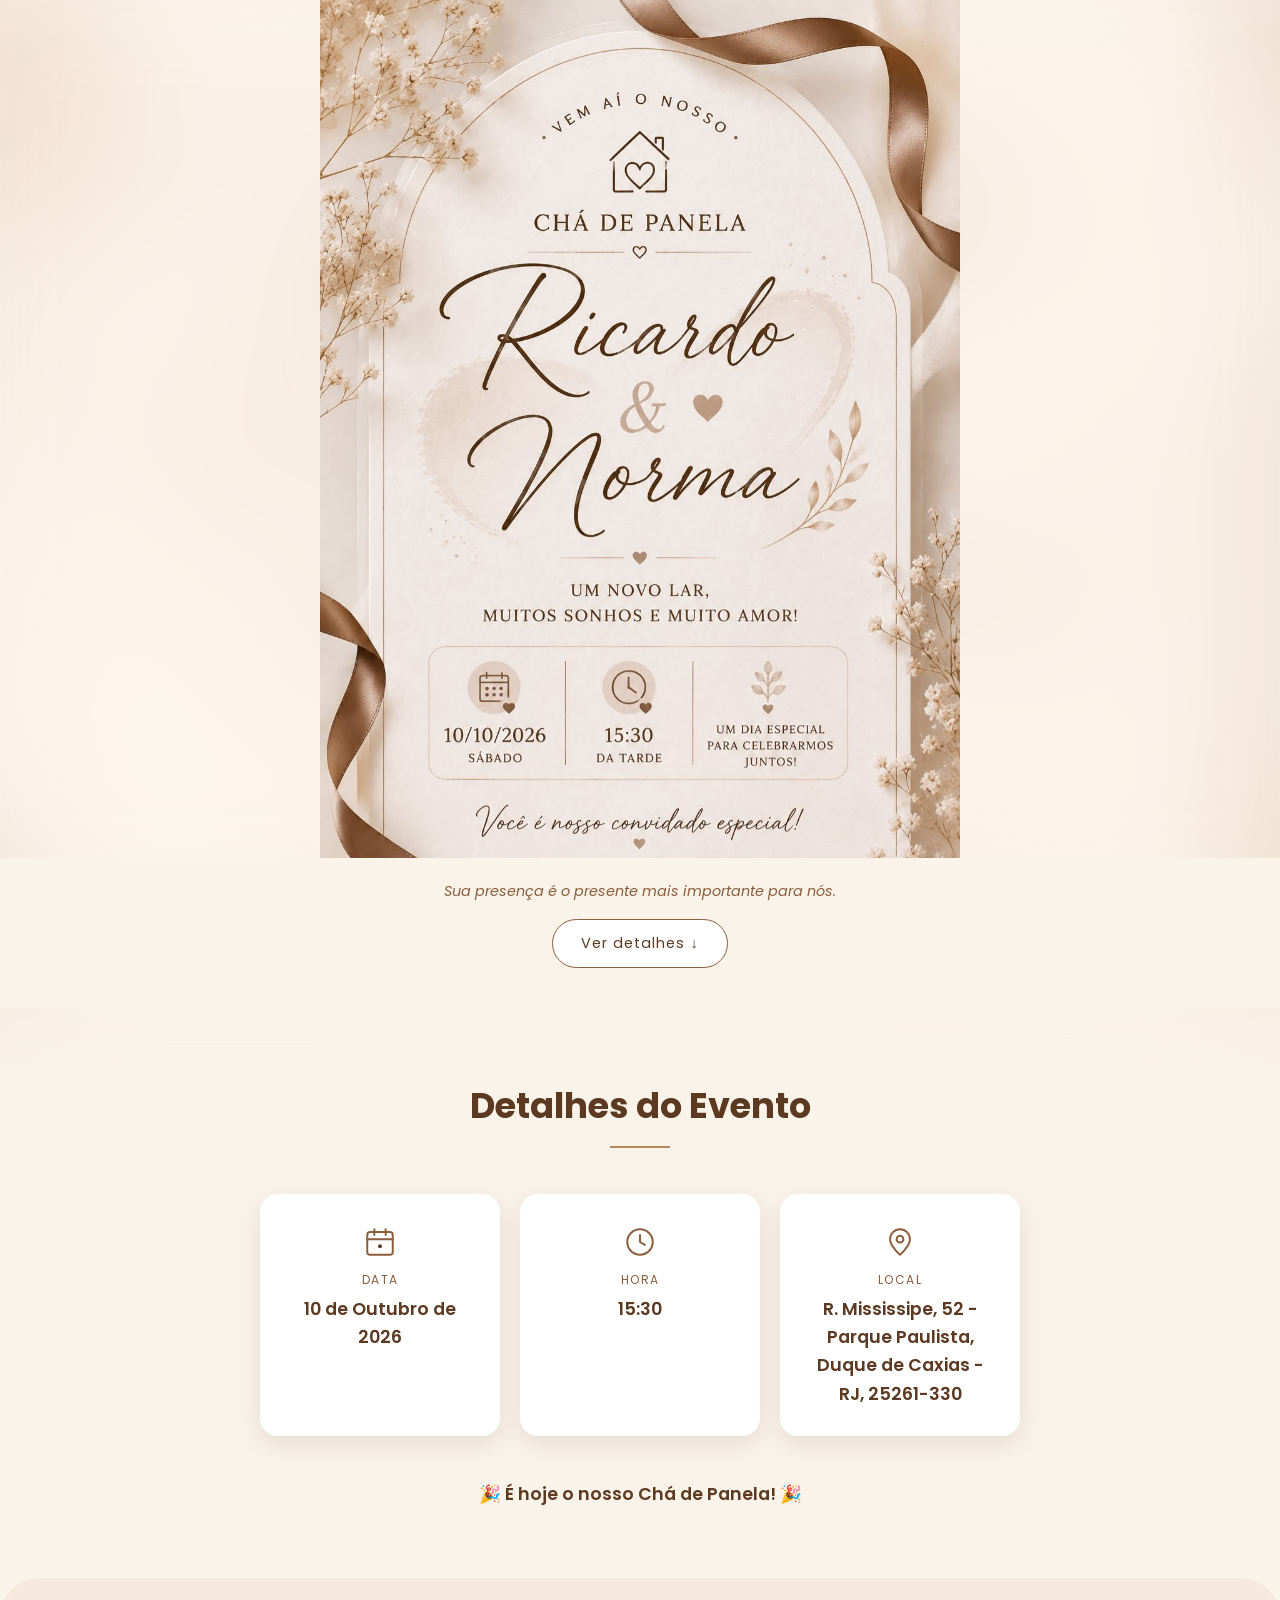
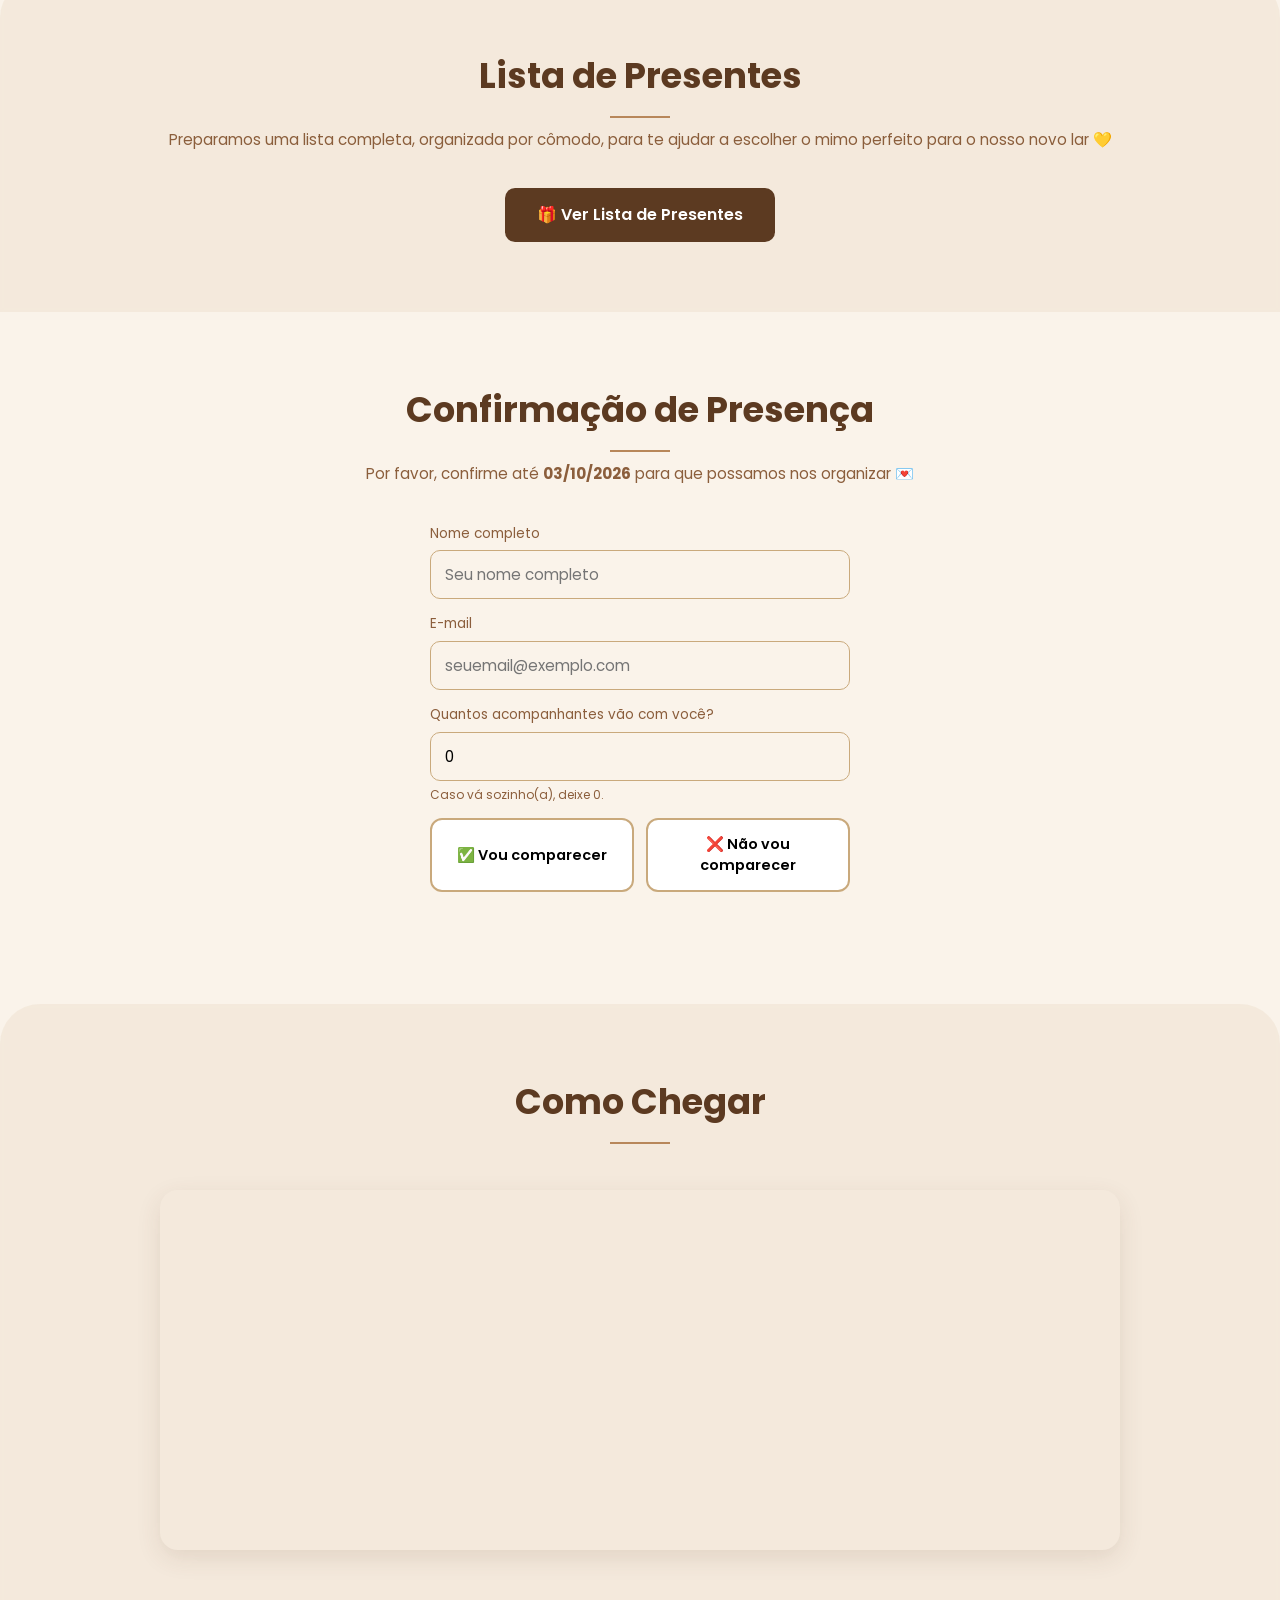
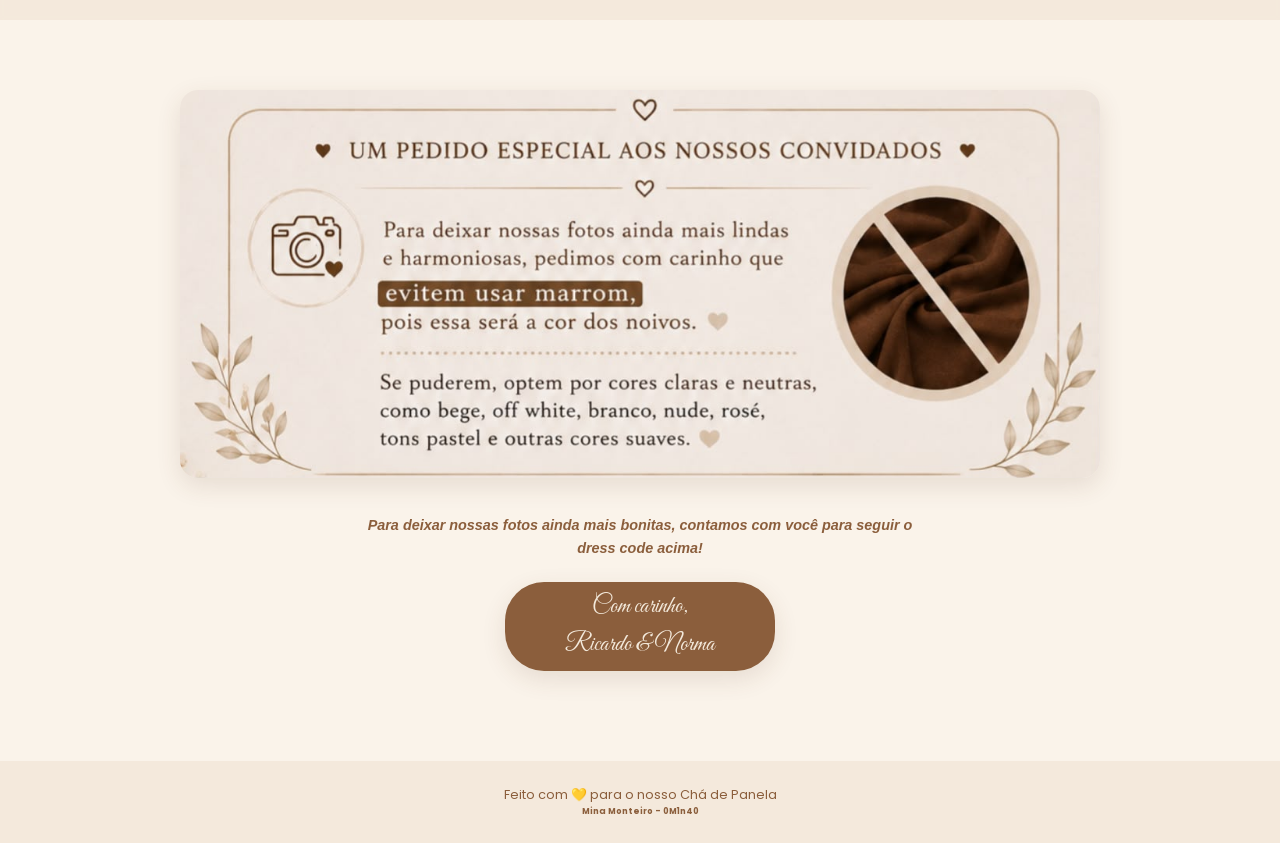
==== commit 1234d049: "Atualização de novas funcionalidades agora ele reserva os presentes em massa e recebe confirmação de" ====
--- a/index.html
+++ b/index.html
@@ -75,10 +75,15 @@
 
     <form id="rsvp-form" class="rsvp-form">
       <label>Nome completo
-        <input type="text" id="rsvp-name" required placeholder="Seu nome" />
+        <input type="text" id="rsvp-name" required placeholder="Seu nome completo" />
       </label>
       <label>E-mail
         <input type="email" id="rsvp-email" required placeholder="seuemail@exemplo.com" />
+      </label>
+
+      <label id="rsvp-guests-label">Quantos acompanhantes vão com você?
+        <input type="number" id="rsvp-guests" min="0" max="10" value="0" placeholder="0" />
+        <small class="field-hint">Caso vá sozinho(a), deixe 0.</small>
       </label>
 
       <div class="rsvp-choice">
--- a/style.css
+++ b/style.css
@@ -517,4 +517,310 @@
   font-size: 0.9rem;
   font-style: italic;
   font-weight: bold;
+}
+
+/* ==========================================================================
+   PALETA DE CORES & CARRINHO DE PRESENTES
+   ========================================================================== */
+
+/* Card de Preferência de Cores */
+.color-palette-card {
+  background: var(--white);
+  border-radius: var(--radius);
+  box-shadow: var(--shadow);
+  padding: 24px 20px;
+  max-width: 540px;
+  margin: 0 auto 36px;
+  text-align: center;
+}
+
+.palette-title {
+  font-size: 1.1rem;
+  letter-spacing: 2px;
+  font-weight: 600;
+  color: var(--brown-dark);
+  margin-bottom: 18px;
+}
+
+.palette-grid {
+  display: flex;
+  justify-content: center;
+  align-items: center;
+  gap: 20px;
+  flex-wrap: wrap;
+}
+
+.palette-item {
+  display: flex;
+  flex-direction: column;
+  align-items: center;
+  gap: 8px;
+}
+
+.palette-item span {
+  font-size: 0.72rem;
+  font-weight: 600;
+  letter-spacing: 1px;
+  color: var(--brown-dark);
+}
+
+.palette-circle {
+  width: 58px;
+  height: 58px;
+  border-radius: 50%;
+  box-shadow: 0 4px 10px rgba(0,0,0,0.08);
+}
+
+/* Círculos fiéis à imagem */
+.circle-branco {
+  background: #FFFFFF;
+  border: 1.5px solid #222222;
+}
+
+.circle-preto {
+  background: #111111;
+}
+
+.circle-inox {
+  background: linear-gradient(135deg, #e6e6e6 0%, #8d979d 50%, #dcdcdc 100%);
+  border: 1px solid rgba(0,0,0,0.1);
+}
+
+.circle-bambu {
+  background: #DEB887;
+  background-image: repeating-linear-gradient(45deg, rgba(255,255,255,0.12) 0px, rgba(255,255,255,0.12) 2px, transparent 2px, transparent 6px);
+  border: 1px solid rgba(0,0,0,0.06);
+}
+
+/* Estado de Seleção no Card */
+.gift-card.selected-in-cart {
+  border-color: var(--gold);
+  background: #FDFBF7;
+  transform: translateY(-2px);
+}
+
+.gift-status.in-cart {
+  background: #FEF3C7;
+  color: #92400E;
+  font-weight: 600;
+}
+
+/* Barra Flutuante da Sacola */
+.cart-bar {
+  position: fixed;
+  bottom: 24px;
+  left: 50%;
+  transform: translateX(-50%) translateY(120px);
+  background: var(--brown-dark);
+  color: var(--white);
+  padding: 14px 22px;
+  border-radius: 999px;
+  box-shadow: 0 10px 30px rgba(0,0,0,0.25);
+  display: flex;
+  align-items: center;
+  gap: 20px;
+  z-index: 90;
+  transition: transform 0.35s cubic-bezier(0.175, 0.885, 0.32, 1.275);
+}
+
+.cart-bar.visible {
+  transform: translateX(-50%) translateY(0);
+}
+
+.cart-info {
+  display: flex;
+  align-items: center;
+  gap: 8px;
+  font-size: 0.9rem;
+}
+
+.cart-count-badge {
+  background: var(--gold);
+  color: var(--white);
+  width: 24px;
+  height: 24px;
+  border-radius: 50%;
+  display: inline-flex;
+  align-items: center;
+  justify-content: center;
+  font-weight: 700;
+  font-size: 0.8rem;
+}
+
+.btn-cart-action {
+  width: auto;
+  padding: 8px 18px;
+  font-size: 0.85rem;
+  background: var(--gold);
+  border-radius: 999px;
+}
+.btn-cart-action:hover {
+  background: var(--brown-mid);
+}
+
+/* Lista dentro do Modal */
+.cart-items-list {
+  max-height: 160px;
+  overflow-y: auto;
+  margin: 12px 0 18px;
+  padding: 8px;
+  background: var(--bg-cream);
+  border-radius: 10px;
+  text-align: left;
+}
+
+.cart-item-row {
+  display: flex;
+  justify-content: space-between;
+  align-items: center;
+  padding: 6px 4px;
+  border-bottom: 1px dashed var(--brown-light);
+  font-size: 0.88rem;
+}
+.cart-item-row:last-child {
+  border-bottom: none;
+}
+
+.btn-remove-item {
+  background: none;
+  border: none;
+  color: #8B3A3A;
+  font-size: 1.2rem;
+  cursor: pointer;
+  padding: 0 4px;
+}
+
+/* ==========================================================================
+   BARRA FLUTUANTE DA SACOLA (CARRINHO) — REFINADA PARA DESKTOP E MOBILE
+   ========================================================================== */
+.cart-bar {
+  position: fixed;
+  bottom: 20px;
+  left: 50%;
+  transform: translateX(-50%) translateY(140px);
+  width: calc(100% - 32px);
+  max-width: 480px;
+  background: rgba(92, 58, 33, 0.96);
+  backdrop-filter: blur(10px);
+  -webkit-backdrop-filter: blur(10px);
+  color: var(--white);
+  padding: 12px 16px;
+  border-radius: 16px;
+  border: 1px solid rgba(184, 135, 90, 0.35);
+  box-shadow: 0 12px 32px rgba(45, 26, 12, 0.28);
+  display: flex;
+  align-items: center;
+  justify-content: space-between;
+  gap: 12px;
+  z-index: 99;
+  transition: transform 0.3s cubic-bezier(0.16, 1, 0.3, 1);
+}
+
+.cart-bar.visible {
+  transform: translateX(-50%) translateY(0);
+}
+
+.cart-info {
+  display: flex;
+  align-items: center;
+  gap: 10px;
+}
+
+.cart-count-badge {
+  background: var(--gold);
+  color: var(--white);
+  min-width: 28px;
+  height: 28px;
+  border-radius: 8px;
+  display: flex;
+  align-items: center;
+  justify-content: center;
+  font-weight: 700;
+  font-size: 0.85rem;
+  box-shadow: 0 2px 6px rgba(0, 0, 0, 0.15);
+}
+
+.cart-text {
+  font-size: 0.88rem;
+  font-weight: 500;
+  line-height: 1.2;
+}
+
+.btn-cart-action {
+  width: auto;
+  padding: 11px 18px;
+  font-size: 0.88rem;
+  font-weight: 600;
+  background: var(--gold);
+  color: var(--white);
+  border: none;
+  border-radius: 10px;
+  white-space: nowrap;
+  cursor: pointer;
+  box-shadow: 0 3px 8px rgba(0, 0, 0, 0.15);
+  transition: background 0.2s ease, transform 0.1s ease;
+}
+
+.btn-cart-action:hover {
+  background: #a37348;
+}
+
+.btn-cart-action:active {
+  transform: scale(0.98);
+}
+
+/* Ajuste específico para telas menores */
+@media (max-width: 420px) {
+  .cart-bar {
+    bottom: 14px;
+    padding: 10px 14px;
+  }
+  
+  .cart-text {
+    font-size: 0.82rem;
+  }
+  
+  .btn-cart-action {
+    padding: 10px 14px;
+    font-size: 0.82rem;
+  }
+} 
+
+/* Campo de Acompanhantes no RSVP */
+#rsvp-guests {
+  width: 100%;
+  margin-top: 6px;
+  padding: 12px 14px;
+  border: 1.5px solid var(--brown-light);
+  border-radius: 10px;
+  font-family: var(--font-body);
+  font-size: 0.95rem;
+  background: var(--bg-cream);
+}
+
+.field-hint {
+  display: block;
+  font-size: 0.75rem;
+  color: var(--brown-mid);
+  margin-top: 4px;
+}
+
+/* Alerta de Lembrete de Presença dentro do Modal */
+.rsvp-reminder-alert {
+  display: flex;
+  align-items: flex-start;
+  gap: 10px;
+  background: #FFF9E6;
+  border-left: 4px solid #D97706;
+  padding: 10px 14px;
+  border-radius: 8px;
+  margin: 14px 0;
+  text-align: left;
+  font-size: 0.8rem;
+  color: #78350F;
+  line-height: 1.4;
+}
+
+.rsvp-reminder-alert span {
+  font-size: 1.1rem;
 }
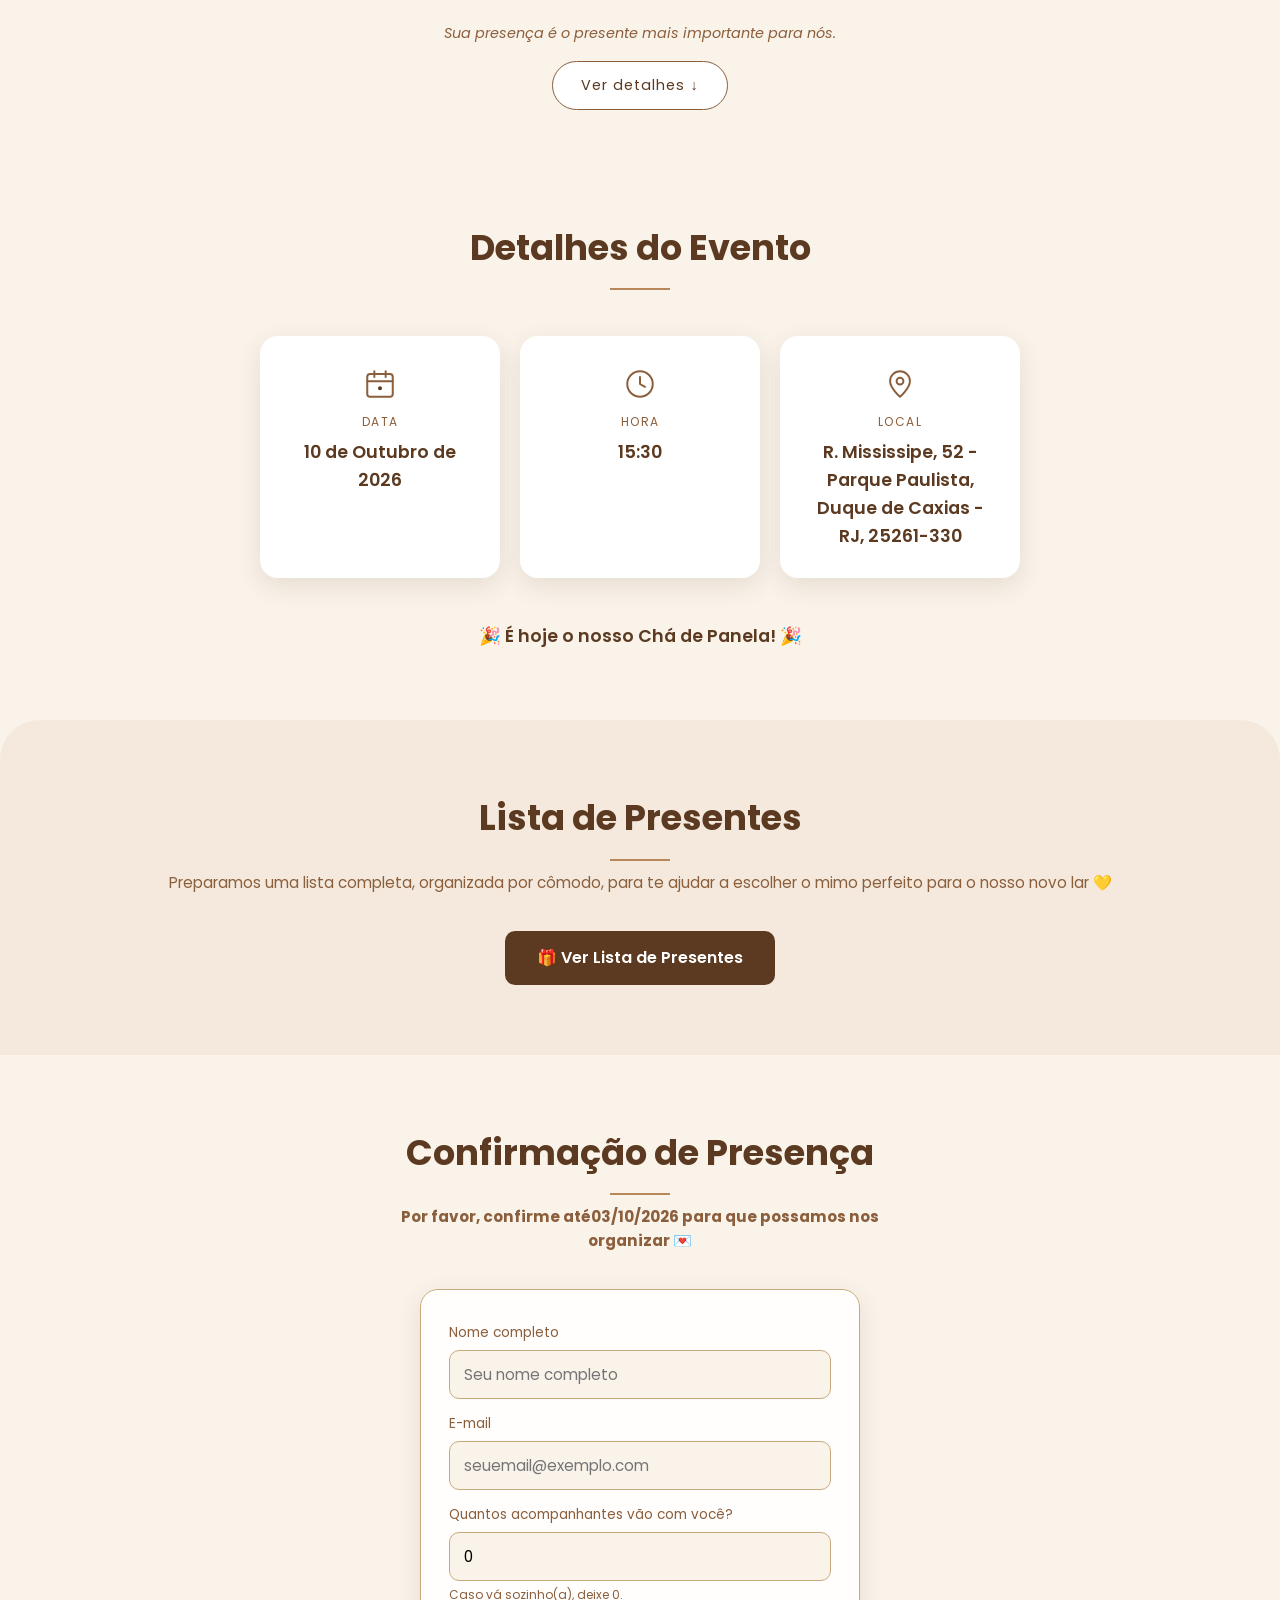
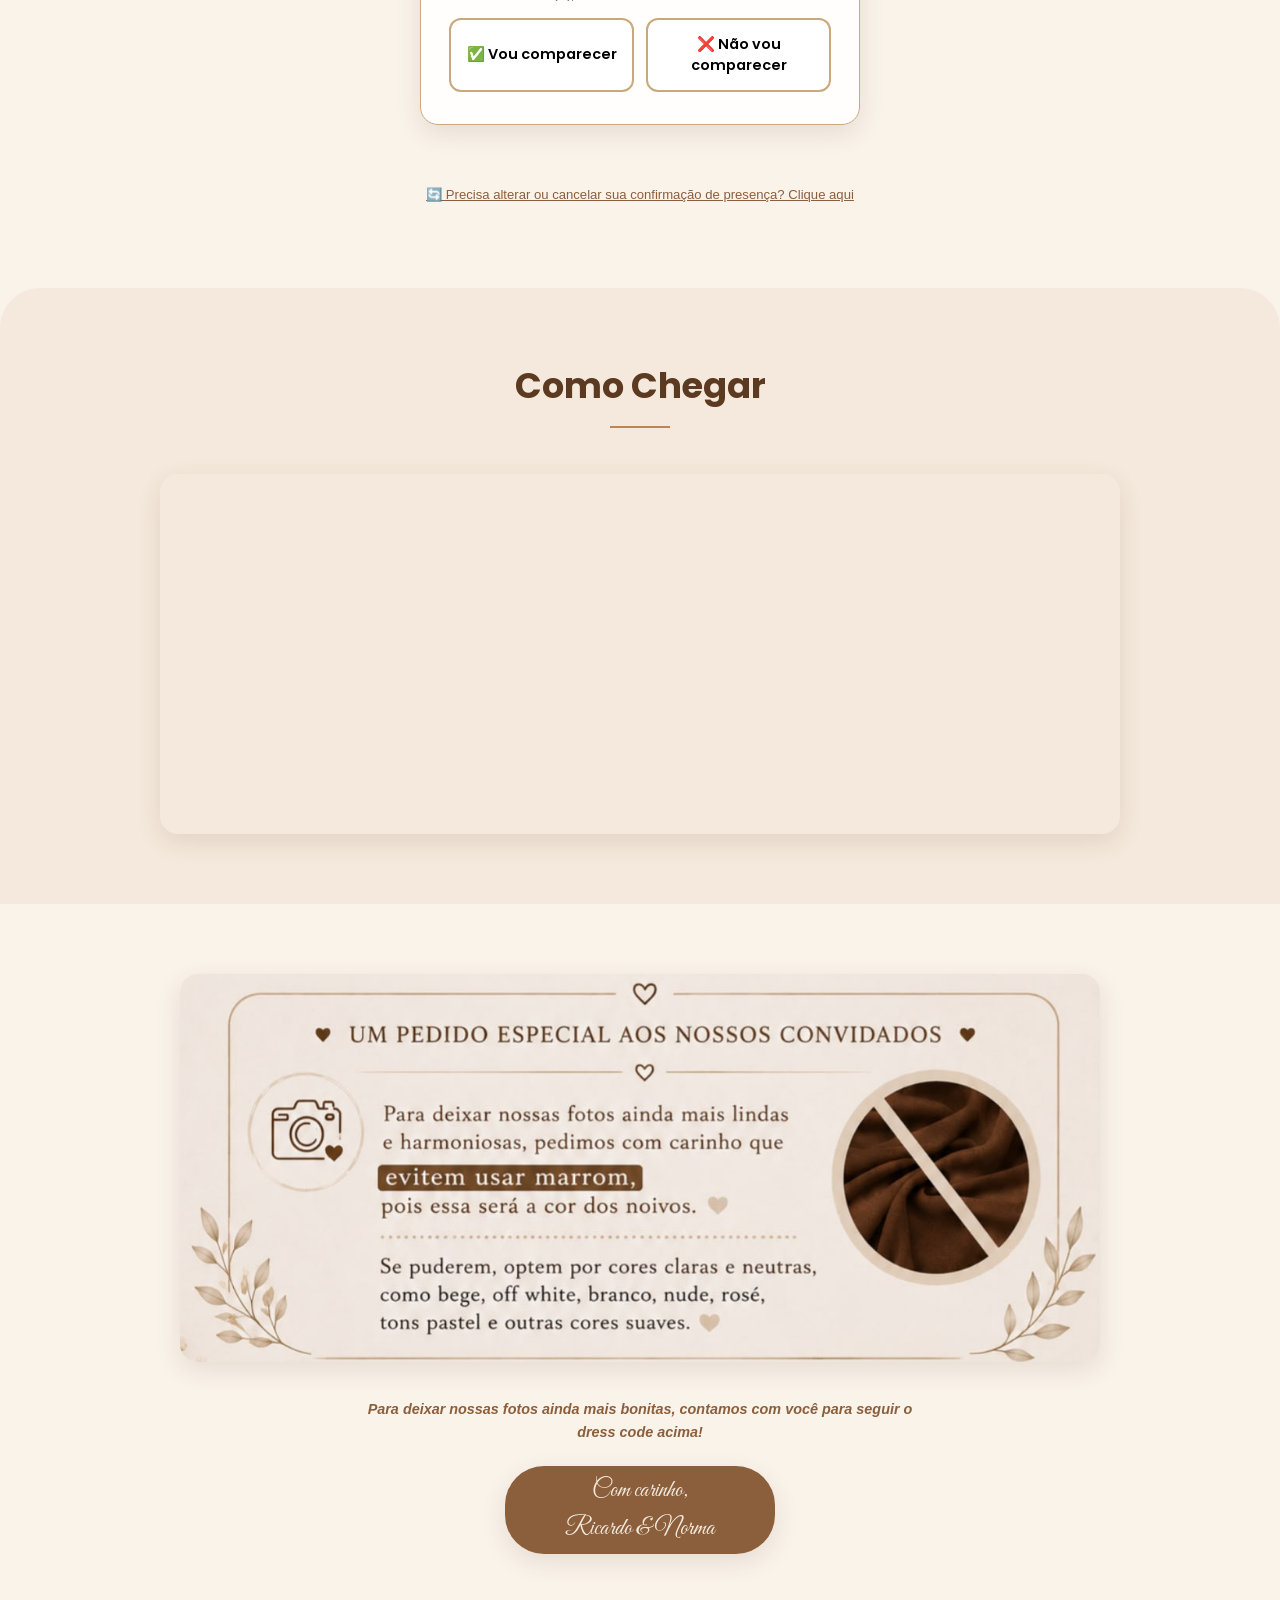
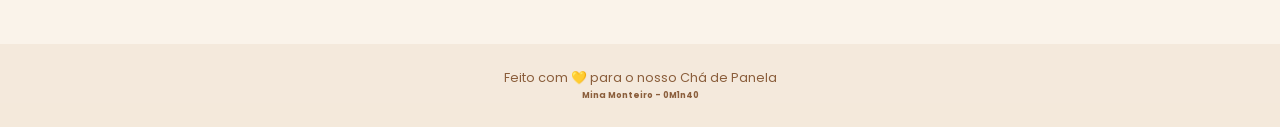
==== commit 25d2d810: "ATT- fundo e layout" ====
--- a/index.html
+++ b/index.html
@@ -19,13 +19,9 @@
 
 <div id="page">
 
-  <!-- ================= HERO = IMAGEM DO CONVITE, COMPLETA ================= -->
+<!-- ================= HERO = IMAGEM DO CONVITE (DINÂMICA) ================= -->
   <section class="hero" id="hero">
-    <img
-      src="assets/convite.jpg"
-      alt="Convite Chá de Panela de Ricardo e Norma — 10 de outubro de 2026 às 15h30"
-      class="hero-image"
-    />
+    <div id="hero-convite-container"></div>
     <div class="hero-caption">
       <p class="hero-sub" id="txt-sub-abertura"></p>
       <a href="#detalhes" class="scroll-cta">Ver detalhes ↓</a>
@@ -71,7 +67,7 @@
   <!-- ================= CONFIRMAÇÃO DE PRESENÇA ================= -->
   <section class="section" id="rsvp">
     <h2 class="section-title">Confirmação de Presença</h2>
-    <p class="section-sub">Por favor, confirme até <strong>03/10/2026</strong> para que possamos nos organizar 💌</p>
+    <p class="section-sub"> <strong>Por favor, confirme até03/10/2026 para que possamos nos organizar 💌</strong> </p>
 
     <form id="rsvp-form" class="rsvp-form">
       <label>Nome completo
@@ -98,7 +94,31 @@
       <input type="hidden" id="rsvp-selected" value="" />
     </form>
     <p class="rsvp-feedback" id="rsvp-feedback"></p>
+    <!-- Botão para gerenciar/cancelar RSVP -->
+    <button type="button" class="btn-cancelar-trigger" id="btn-open-cancel-rsvp" style="margin-top: 20px;">
+      🔄 Precisa alterar ou cancelar sua confirmação de presença? Clique aqui
+    </button>
   </section>
+  </section>
+
+  <!-- MODAL GERENCIAR / CANCELAR RSVP -->
+  <div class="modal-overlay" id="cancel-rsvp-modal">
+    <div class="modal-box">
+      <button class="modal-close" id="cancel-rsvp-modal-close">&times;</button>
+      <h3>Gerenciar Presença</h3>
+      <p class="modal-sub">Informe seu e-mail para consultar sua resposta ou cancelar a confirmação:</p>
+
+      <form id="cancel-rsvp-form">
+        <label>Seu e-mail cadastrado
+          <input type="email" id="cancel-rsvp-email" required placeholder="seuemail@exemplo.com" />
+        </label>
+        <button type="submit" class="btn-primary" id="btn-buscar-rsvp">Consultar Presença 🔍</button>
+      </form>
+
+      <div id="cancel-rsvp-result" class="cancel-results-list" style="display: none;"></div>
+      <p class="modal-feedback" id="cancel-rsvp-feedback"></p>
+    </div>
+  </div>
 
   <!-- ================= MAPA ================= -->
   <section class="section alt" id="mapa">
--- a/style.css
+++ b/style.css
@@ -36,12 +36,11 @@
   position: fixed;
   inset: 0;
   z-index: 0;
-  background-image: url("assets/convite.jpg");
-  background-size: cover;
-  background-position: center;
-  filter: blur(60px) saturate(1.15) brightness(1.08);
-  transform: scale(1.15);
-  opacity: 0.35;
+  /*background-image: url("assets/fundo.png"); /* ou fundoPC.png dependendo de onde estiver */
+  background-repeat: repeat;    /* Faz o fundo se multiplicar/repetir */
+  background-size: auto;        /* Mantém o tamanho original da imagem */
+  filter: blur(8px) saturate(1.1) brightness(1.1); /* Ajuste o desfoque se preferir */
+  opacity: 1;
 }
 
 #page {
@@ -242,7 +241,7 @@
   box-shadow: var(--shadow);
   padding: 22px 16px;
   cursor: pointer;
-  transition: transform 0.25s ease, box-shadow 0.25s ease;
+  transition: transform 0.25s ease, box-shadow 0.25s ease, border-color 0.25s ease;
   border: 2px solid transparent;
 }
 .gift-card:hover:not(.reserved) {
@@ -252,6 +251,11 @@
 .gift-card.reserved {
   opacity: 0.55;
   cursor: not-allowed;
+}
+.gift-card.selected-in-cart {
+  border-color: var(--gold);
+  background: #FDFBF7;
+  transform: translateY(-2px);
 }
 
 .gift-icon { font-size: 1.6rem; margin-bottom: 10px; }
@@ -292,6 +296,11 @@
   background: #F3E4E4;
   color: #8B3A3A;
 }
+.gift-status.in-cart {
+  background: #FEF3C7;
+  color: #92400E;
+  font-weight: 600;
+}
 
 .modal-overlay {
   display: none;
@@ -309,7 +318,7 @@
   background: var(--white);
   border-radius: var(--radius);
   padding: 32px 28px;
-  max-width: 400px;
+  max-width: 440px;
   width: 100%;
   position: relative;
   box-shadow: var(--shadow);
@@ -326,10 +335,10 @@
   color: var(--brown-mid);
 }
 
-.modal-item-name {
-  font-weight: 600;
-  color: var(--gold);
-  margin-bottom: 18px;
+.modal-sub {
+  font-size: 0.9rem;
+  color: var(--brown-mid);
+  margin-bottom: 12px;
 }
 
 .modal-feedback {
@@ -347,7 +356,8 @@
 }
 
 form input[type="text"],
-form input[type="email"] {
+form input[type="email"],
+form input[type="number"] {
   width: 100%;
   margin-top: 6px;
   padding: 12px 14px;
@@ -359,6 +369,13 @@
 }
 form input:focus { outline: 2px solid var(--gold); }
 
+.field-hint {
+  display: block;
+  font-size: 0.75rem;
+  color: var(--brown-mid);
+  margin-top: 4px;
+}
+
 .btn-primary {
   width: 100%;
   padding: 13px;
@@ -422,9 +439,16 @@
 }
 
 .rsvp-form {
-  max-width: 420px;
+  max-width: 440px;
   margin: 0 auto;
   text-align: left;
+  background: rgba(255, 255, 255, 0.85); /* Fundo branco levemente transparente */
+  backdrop-filter: blur(8px);            /* Efeito fosco elegante */
+  -webkit-backdrop-filter: blur(8px);
+  padding: 32px 28px;
+  border-radius: var(--radius);         /* Arredondamento padrão do site */
+  box-shadow: var(--shadow);            /* Sombra suave */
+  border: 1.5px solid var(--brown-light); /* Borda sutil com tom do tema */
 }
 
 .rsvp-choice {
@@ -456,81 +480,36 @@
   min-height: 24px;
 }
 
-.map-wrapper {
-  border-radius: var(--radius);
-  overflow: hidden;
-  box-shadow: var(--shadow);
-  max-width: 800px;
-  margin: 0 auto;
-}
-.map-wrapper iframe {
-  width: 100%;
-  height: 360px;
-  border: 0;
-  display: block;
-}
-
-.final-section {
-  padding-bottom: 90px;
-}
-.dresscode-image {
-  max-width: 940px;
-  width: 100%;
-  border-radius: var(--radius);
-  box-shadow: var(--shadow);
-  margin-bottom: 28px;
-}
-.final-msg {
-  max-width: 560px;
-  margin: 0 auto 22px;
-  color: var(--brown-mid);
-  font-size: 0.95rem;
-}
-.signature {
-  font-size: 1.5rem;
-  color: var(--bg-cream-alt);
-  background: var( --brown-mid);
-  display: inline-block;
-  padding: 6px 60px;
-  border-radius: 39px;
-  box-shadow: var(--shadow);  
-
-
-}
-
-.footer {
-  text-align: center;
-  padding: 24px;
+/* Alerta de Lembrete de Presença dentro do Modal */
+.rsvp-reminder-alert {
+  display: flex;
+  align-items: flex-start;
+  gap: 10px;
+  background: #FFF9E6;
+  border-left: 4px solid #D97706;
+  padding: 10px 14px;
+  border-radius: 8px;
+  margin: 14px 0;
+  text-align: left;
   font-size: 0.8rem;
-  color: var(--brown-mid);
-  background: rgba(243, 233, 219, 0.92);
-}
-
-@media (max-width: 600px) {
-  .section { padding: 50px 16px; }
-  .cards-row { gap: 14px; }
-  .info-card { padding: 20px 16px; }
-  .cd-box { min-width: 60px; padding: 12px 14px; }
-  .map-wrapper iframe { height: 280px; }
-}
-.final-msg {
-  font-size: 0.9rem;
-  font-style: italic;
-  font-weight: bold;
+  color: #78350F;
+  line-height: 1.4;
+}
+
+.rsvp-reminder-alert span {
+  font-size: 1.1rem;
 }
 
 /* ==========================================================================
-   PALETA DE CORES & CARRINHO DE PRESENTES
+   PREFERÊNCIA DE CORES
    ========================================================================== */
-
-/* Card de Preferência de Cores */
 .color-palette-card {
   background: var(--white);
   border-radius: var(--radius);
   box-shadow: var(--shadow);
   padding: 24px 20px;
   max-width: 540px;
-  margin: 0 auto 36px;
+  margin: 0 auto 30px;
   text-align: center;
 }
 
@@ -571,7 +550,6 @@
   box-shadow: 0 4px 10px rgba(0,0,0,0.08);
 }
 
-/* Círculos fiéis à imagem */
 .circle-branco {
   background: #FFFFFF;
   border: 1.5px solid #222222;
@@ -592,106 +570,122 @@
   border: 1px solid rgba(0,0,0,0.06);
 }
 
-/* Estado de Seleção no Card */
-.gift-card.selected-in-cart {
-  border-color: var(--gold);
-  background: #FDFBF7;
-  transform: translateY(-2px);
-}
-
-.gift-status.in-cart {
-  background: #FEF3C7;
-  color: #92400E;
-  font-weight: 600;
-}
-
-/* Barra Flutuante da Sacola */
-.cart-bar {
-  position: fixed;
-  bottom: 24px;
-  left: 50%;
-  transform: translateX(-50%) translateY(120px);
+/* ==========================================================================
+   CARD PIX EM DESTAQUE (OTIMIZADO PARA MOBILE)
+   ========================================================================== */
+.pix-card-highlight {
+  background: var(--white);
+  border: 2px solid var(--gold);
+  border-radius: var(--radius);
+  box-shadow: 0 10px 28px rgba(184, 135, 90, 0.18);
+  padding: 28px 20px;
+  max-width: 540px;
+  margin: 0 auto 40px;
+  text-align: center;
+  position: relative;
+}
+
+.pix-badge {
+  display: inline-block;
+  background: #FDF6EE;
+  color: var(--brown-mid);
+  border: 1px solid var(--brown-light);
+  padding: 4px 14px;
+  border-radius: 999px;
+  font-size: 0.75rem;
+  font-weight: 700;
+  letter-spacing: 1px;
+  text-transform: uppercase;
+  margin-bottom: 12px;
+}
+
+.pix-title {
+  font-size: 1.3rem;
+  color: var(--brown-dark);
+  margin-bottom: 8px;
+  font-weight: 600;
+}
+
+.pix-desc {
+  font-size: 0.88rem;
+  color: var(--brown-mid);
+  max-width: 460px;
+  margin: 0 auto 20px;
+  line-height: 1.5;
+}
+
+.pix-box {
+  display: flex;
+  align-items: center;
+  justify-content: space-between;
+  background: var(--bg-cream);
+  border: 1.5px dashed var(--brown-mid);
+  border-radius: 12px;
+  padding: 10px 14px;
+  gap: 12px;
+  max-width: 440px;
+  margin: 0 auto;
+}
+
+.pix-info {
+  display: flex;
+  flex-direction: column;
+  text-align: left;
+  overflow: hidden;
+}
+
+.pix-label {
+  font-size: 0.7rem;
+  text-transform: uppercase;
+  letter-spacing: 1px;
+  color: var(--brown-mid);
+  font-weight: 600;
+}
+
+.pix-value {
+  font-family: var(--font-body);
+  font-size: 1.05rem;
+  font-weight: 700;
+  color: var(--brown-dark);
+  white-space: nowrap;
+  overflow: hidden;
+  text-overflow: ellipsis;
+}
+
+.btn-copy-pix {
+  display: inline-flex;
+  align-items: center;
+  gap: 6px;
   background: var(--brown-dark);
   color: var(--white);
-  padding: 14px 22px;
-  border-radius: 999px;
-  box-shadow: 0 10px 30px rgba(0,0,0,0.25);
-  display: flex;
-  align-items: center;
-  gap: 20px;
-  z-index: 90;
-  transition: transform 0.35s cubic-bezier(0.175, 0.885, 0.32, 1.275);
-}
-
-.cart-bar.visible {
-  transform: translateX(-50%) translateY(0);
-}
-
-.cart-info {
-  display: flex;
-  align-items: center;
-  gap: 8px;
-  font-size: 0.9rem;
-}
-
-.cart-count-badge {
+  border: none;
+  border-radius: 8px;
+  padding: 10px 16px;
+  font-family: var(--font-body);
+  font-size: 0.85rem;
+  font-weight: 600;
+  cursor: pointer;
+  white-space: nowrap;
+  transition: all 0.2s ease;
+}
+
+.btn-copy-pix:hover {
   background: var(--gold);
-  color: var(--white);
-  width: 24px;
-  height: 24px;
-  border-radius: 50%;
-  display: inline-flex;
-  align-items: center;
-  justify-content: center;
-  font-weight: 700;
-  font-size: 0.8rem;
-}
-
-.btn-cart-action {
-  width: auto;
-  padding: 8px 18px;
+}
+
+.btn-copy-pix:active {
+  transform: scale(0.96);
+}
+
+.pix-feedback {
+  min-height: 22px;
   font-size: 0.85rem;
-  background: var(--gold);
-  border-radius: 999px;
-}
-.btn-cart-action:hover {
-  background: var(--brown-mid);
-}
-
-/* Lista dentro do Modal */
-.cart-items-list {
-  max-height: 160px;
-  overflow-y: auto;
-  margin: 12px 0 18px;
-  padding: 8px;
-  background: var(--bg-cream);
-  border-radius: 10px;
-  text-align: left;
-}
-
-.cart-item-row {
-  display: flex;
-  justify-content: space-between;
-  align-items: center;
-  padding: 6px 4px;
-  border-bottom: 1px dashed var(--brown-light);
-  font-size: 0.88rem;
-}
-.cart-item-row:last-child {
-  border-bottom: none;
-}
-
-.btn-remove-item {
-  background: none;
-  border: none;
-  color: #8B3A3A;
-  font-size: 1.2rem;
-  cursor: pointer;
-  padding: 0 4px;
+  font-weight: 600;
+  margin-top: 10px;
 }
 
 /* ==========================================================================
-   BARRA FLUTUANTE DA SACOLA (CARRINHO) — REFINADA PARA DESKTOP E MOBILE
+   BARRA FLUTUANTE DA SACOLA (CARRINHO) & MODAL
    ========================================================================== */
 .cart-bar {
   position: fixed;
@@ -769,58 +763,190 @@
   transform: scale(0.98);
 }
 
-/* Ajuste específico para telas menores */
-@media (max-width: 420px) {
+.cart-items-list {
+  max-height: 160px;
+  overflow-y: auto;
+  margin: 12px 0 18px;
+  padding: 8px;
+  background: var(--bg-cream);
+  border-radius: 10px;
+  text-align: left;
+}
+
+.cart-item-row {
+  display: flex;
+  justify-content: space-between;
+  align-items: center;
+  padding: 6px 4px;
+  border-bottom: 1px dashed var(--brown-light);
+  font-size: 0.88rem;
+}
+.cart-item-row:last-child {
+  border-bottom: none;
+}
+
+.btn-remove-item {
+  background: none;
+  border: none;
+  color: #8B3A3A;
+  font-size: 1.2rem;
+  cursor: pointer;
+  padding: 0 4px;
+}
+
+/* ==========================================================================
+   FOOTER & MAPA
+   ========================================================================== */
+.map-wrapper {
+  border-radius: var(--radius);
+  overflow: hidden;
+  box-shadow: var(--shadow);
+  max-width: 800px;
+  margin: 0 auto;
+}
+.map-wrapper iframe {
+  width: 100%;
+  height: 360px;
+  border: 0;
+  display: block;
+}
+
+.final-section {
+  padding-bottom: 90px;
+}
+.dresscode-image {
+  max-width: 940px;
+  width: 100%;
+  border-radius: var(--radius);
+  box-shadow: var(--shadow);
+  margin-bottom: 28px;
+}
+.final-msg {
+  max-width: 560px;
+  margin: 0 auto 22px;
+  color: var(--brown-mid);
+  font-size: 0.9rem;
+  font-style: italic;
+  font-weight: bold;
+}
+.signature {
+  font-size: 1.5rem;
+  color: var(--bg-cream-alt);
+  background: var(--brown-mid);
+  display: inline-block;
+  padding: 6px 60px;
+  border-radius: 39px;
+  box-shadow: var(--shadow);  
+}
+
+.footer {
+  text-align: center;
+  padding: 24px;
+  font-size: 0.8rem;
+  color: var(--brown-mid);
+  background: rgba(243, 233, 219, 0.92);
+}
+
+@media (max-width: 600px) {
+  .section { padding: 50px 16px; }
+  .cards-row { gap: 14px; }
+  .info-card { padding: 20px 16px; }
+  .cd-box { min-width: 60px; padding: 12px 14px; }
+  .map-wrapper iframe { height: 280px; }
+  
+  .pix-card-highlight {
+    padding: 22px 14px;
+  }
+  .pix-box {
+    flex-direction: column;
+    align-items: stretch;
+    text-align: center;
+  }
+  .pix-info {
+    text-align: center;
+    margin-bottom: 6px;
+  }
+  .btn-copy-pix {
+    justify-content: center;
+    width: 100%;
+    padding: 12px;
+  }
   .cart-bar {
     bottom: 14px;
     padding: 10px 14px;
   }
-  
   .cart-text {
     font-size: 0.82rem;
   }
-  
   .btn-cart-action {
     padding: 10px 14px;
     font-size: 0.82rem;
   }
-} 
-
-/* Campo de Acompanhantes no RSVP */
-#rsvp-guests {
-  width: 100%;
-  margin-top: 6px;
-  padding: 12px 14px;
-  border: 1.5px solid var(--brown-light);
+}
+/* Botão discreto no cabeçalho */
+.btn-cancelar-trigger {
+  background: none;
+  border: none;
+  color: var(--brown-mid);
+  font-size: 0.82rem;
+  font-weight: 500;
+  text-decoration: underline;
+  cursor: pointer;
+  margin: 10px auto 16px;
+  display: block;
+  transition: color 0.2s ease;
+}
+.btn-cancelar-trigger:hover {
+  color: var(--brown-dark);
+}
+
+/* Lista de itens para liberação */
+.cancel-results-list {
+  margin-top: 16px;
+  background: var(--bg-cream);
   border-radius: 10px;
-  font-family: var(--font-body);
-  font-size: 0.95rem;
-  background: var(--bg-cream);
-}
-
-.field-hint {
-  display: block;
-  font-size: 0.75rem;
-  color: var(--brown-mid);
-  margin-top: 4px;
-}
-
-/* Alerta de Lembrete de Presença dentro do Modal */
-.rsvp-reminder-alert {
-  display: flex;
-  align-items: flex-start;
-  gap: 10px;
-  background: #FFF9E6;
-  border-left: 4px solid #D97706;
-  padding: 10px 14px;
-  border-radius: 8px;
-  margin: 14px 0;
+  padding: 8px 12px;
+  max-height: 180px;
+  overflow-y: auto;
   text-align: left;
-  font-size: 0.8rem;
-  color: #78350F;
-  line-height: 1.4;
-}
-
-.rsvp-reminder-alert span {
-  font-size: 1.1rem;
+}
+
+.cancel-item-row {
+  display: flex;
+  align-items: center;
+  justify-content: space-between;
+  padding: 8px 0;
+  border-bottom: 1px dashed var(--brown-light);
+  font-size: 0.88rem;
+}
+.cancel-item-row:last-child {
+  border-bottom: none;
+}
+
+.btn-liberar-item {
+  background: #F3E4E4;
+  color: #8B3A3A;
+  border: 1px solid #E0B4B4;
+  border-radius: 6px;
+  padding: 4px 10px;
+  font-size: 0.78rem;
+  font-weight: 600;
+  cursor: pointer;
+  transition: all 0.2s ease;
+}
+.btn-liberar-item:hover {
+  background: #8B3A3A;
+  color: #FFFFFF;
+}
+
+
+/* Remove a imagem de fundo desfocada apenas na página de presentes */
+body:has(#presentes-page) .site-bg-blur {
+  display: none !important;
+}
+
+/* Garante que o fundo da página de presentes seja a cor sólida */
+body:has(#presentes-page),
+body:has(#presentes-page) html {
+  background-color: var(--bg-cream-alt) !important;
 }
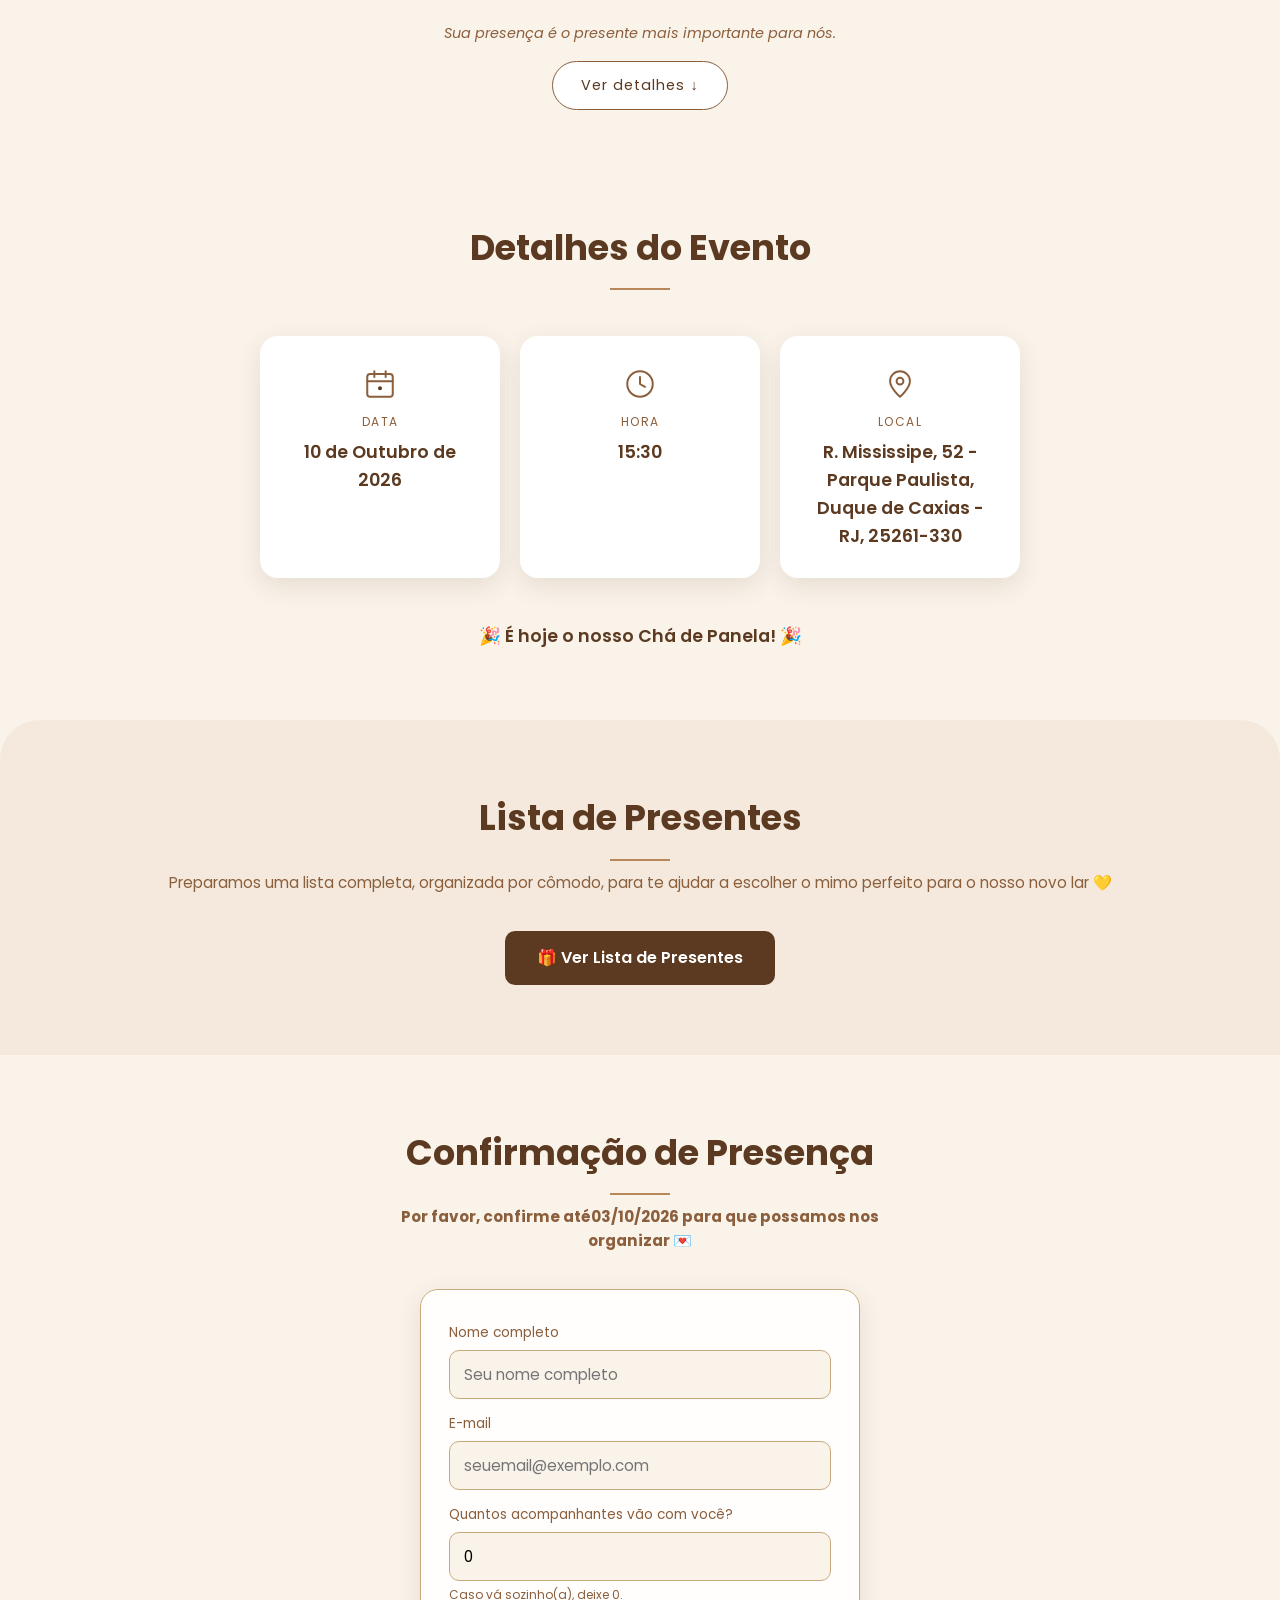
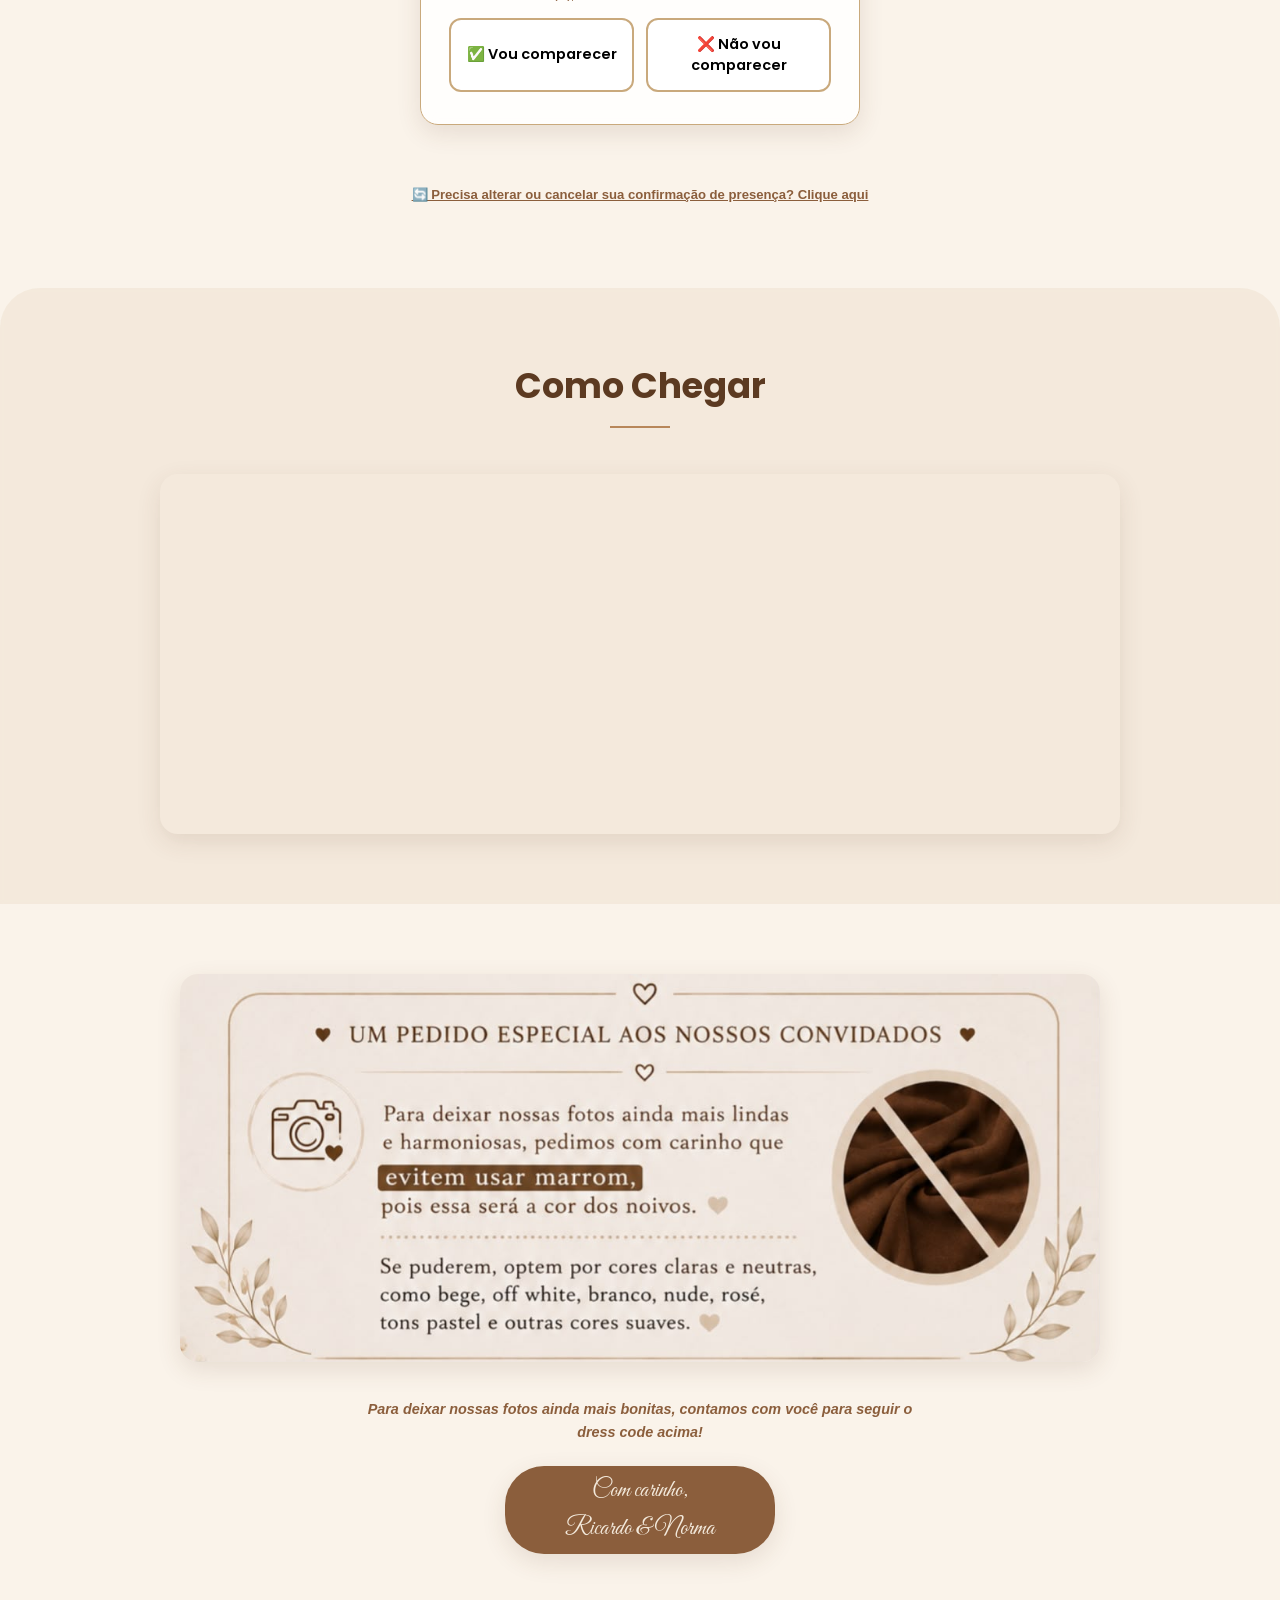
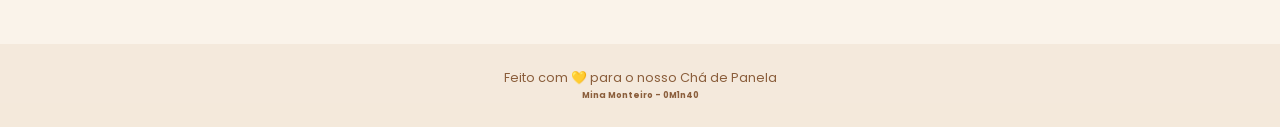
==== commit b8ff9f15: "negrito no link" ====
--- a/index.html
+++ b/index.html
@@ -96,7 +96,7 @@
     <p class="rsvp-feedback" id="rsvp-feedback"></p>
     <!-- Botão para gerenciar/cancelar RSVP -->
     <button type="button" class="btn-cancelar-trigger" id="btn-open-cancel-rsvp" style="margin-top: 20px;">
-      🔄 Precisa alterar ou cancelar sua confirmação de presença? Clique aqui
+      <strong>🔄 Precisa alterar ou cancelar sua confirmação de presença? Clique aqui</strong>
     </button>
   </section>
   </section>
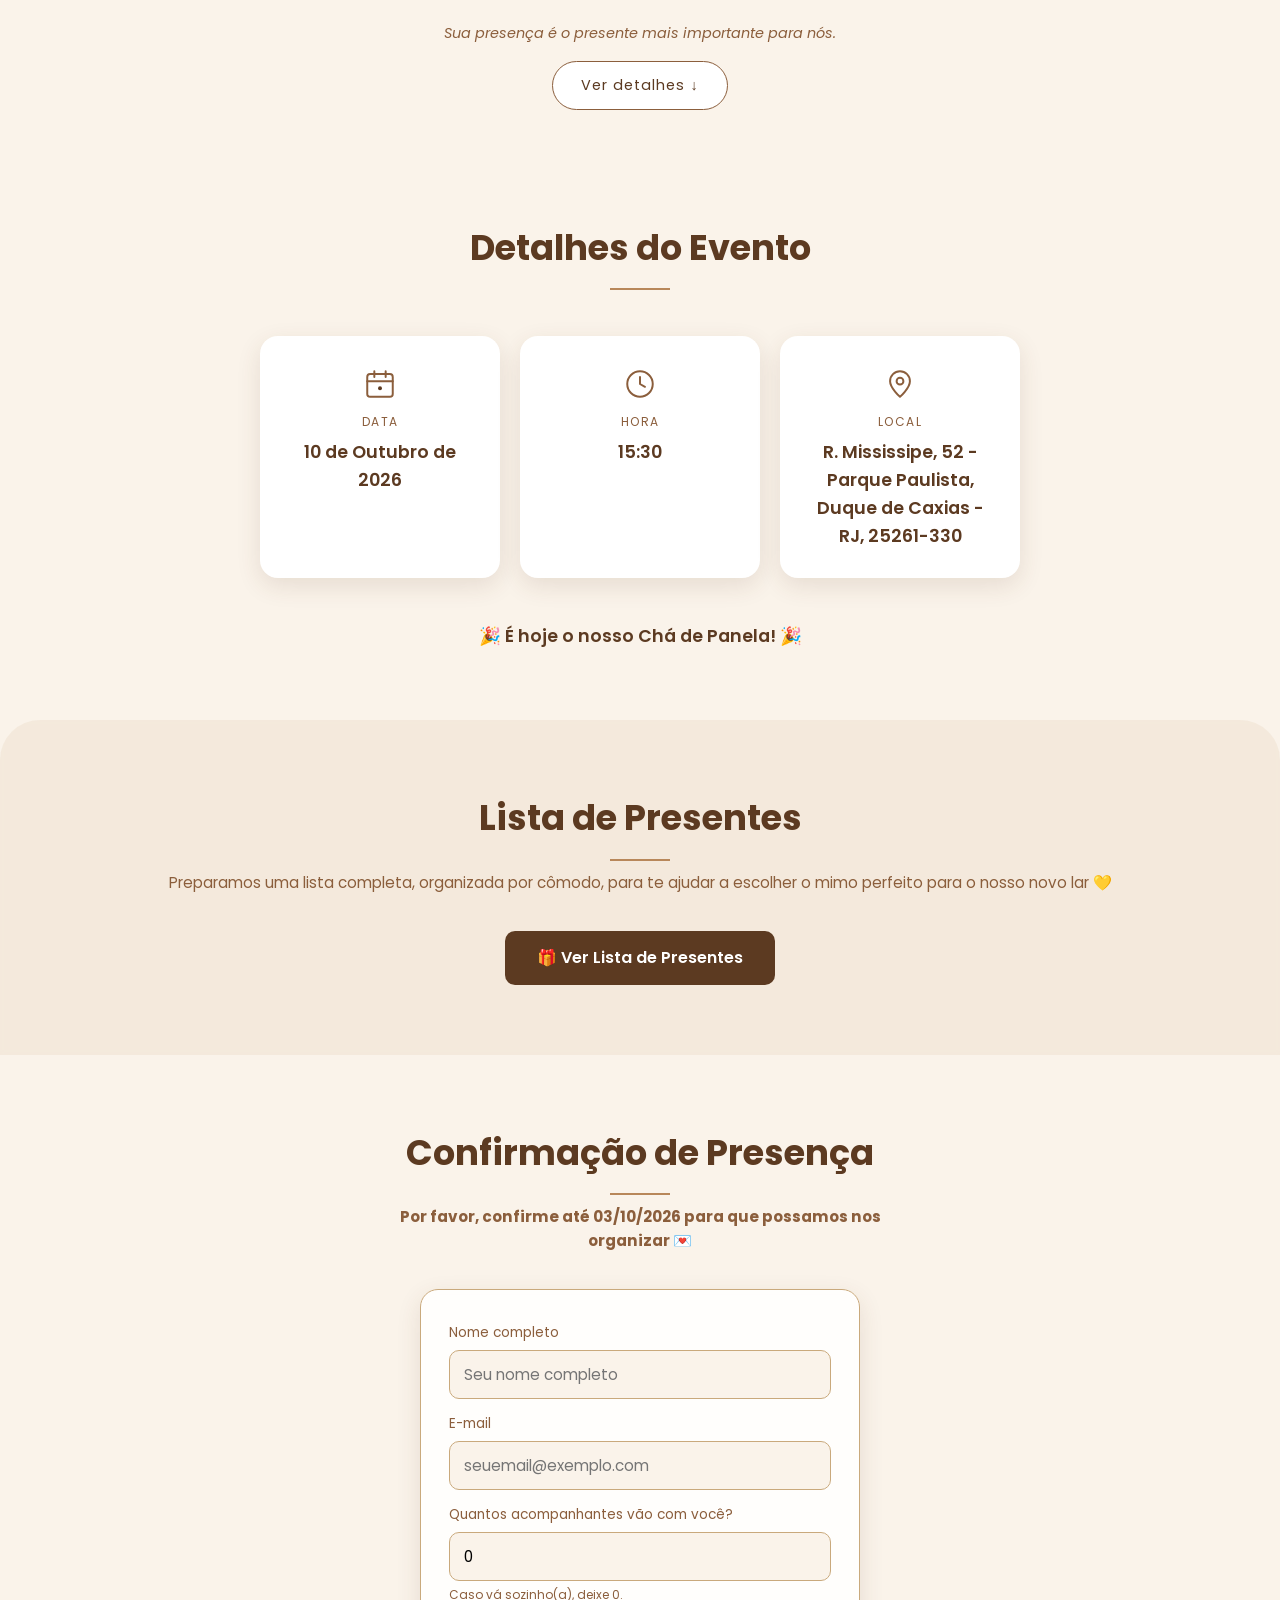
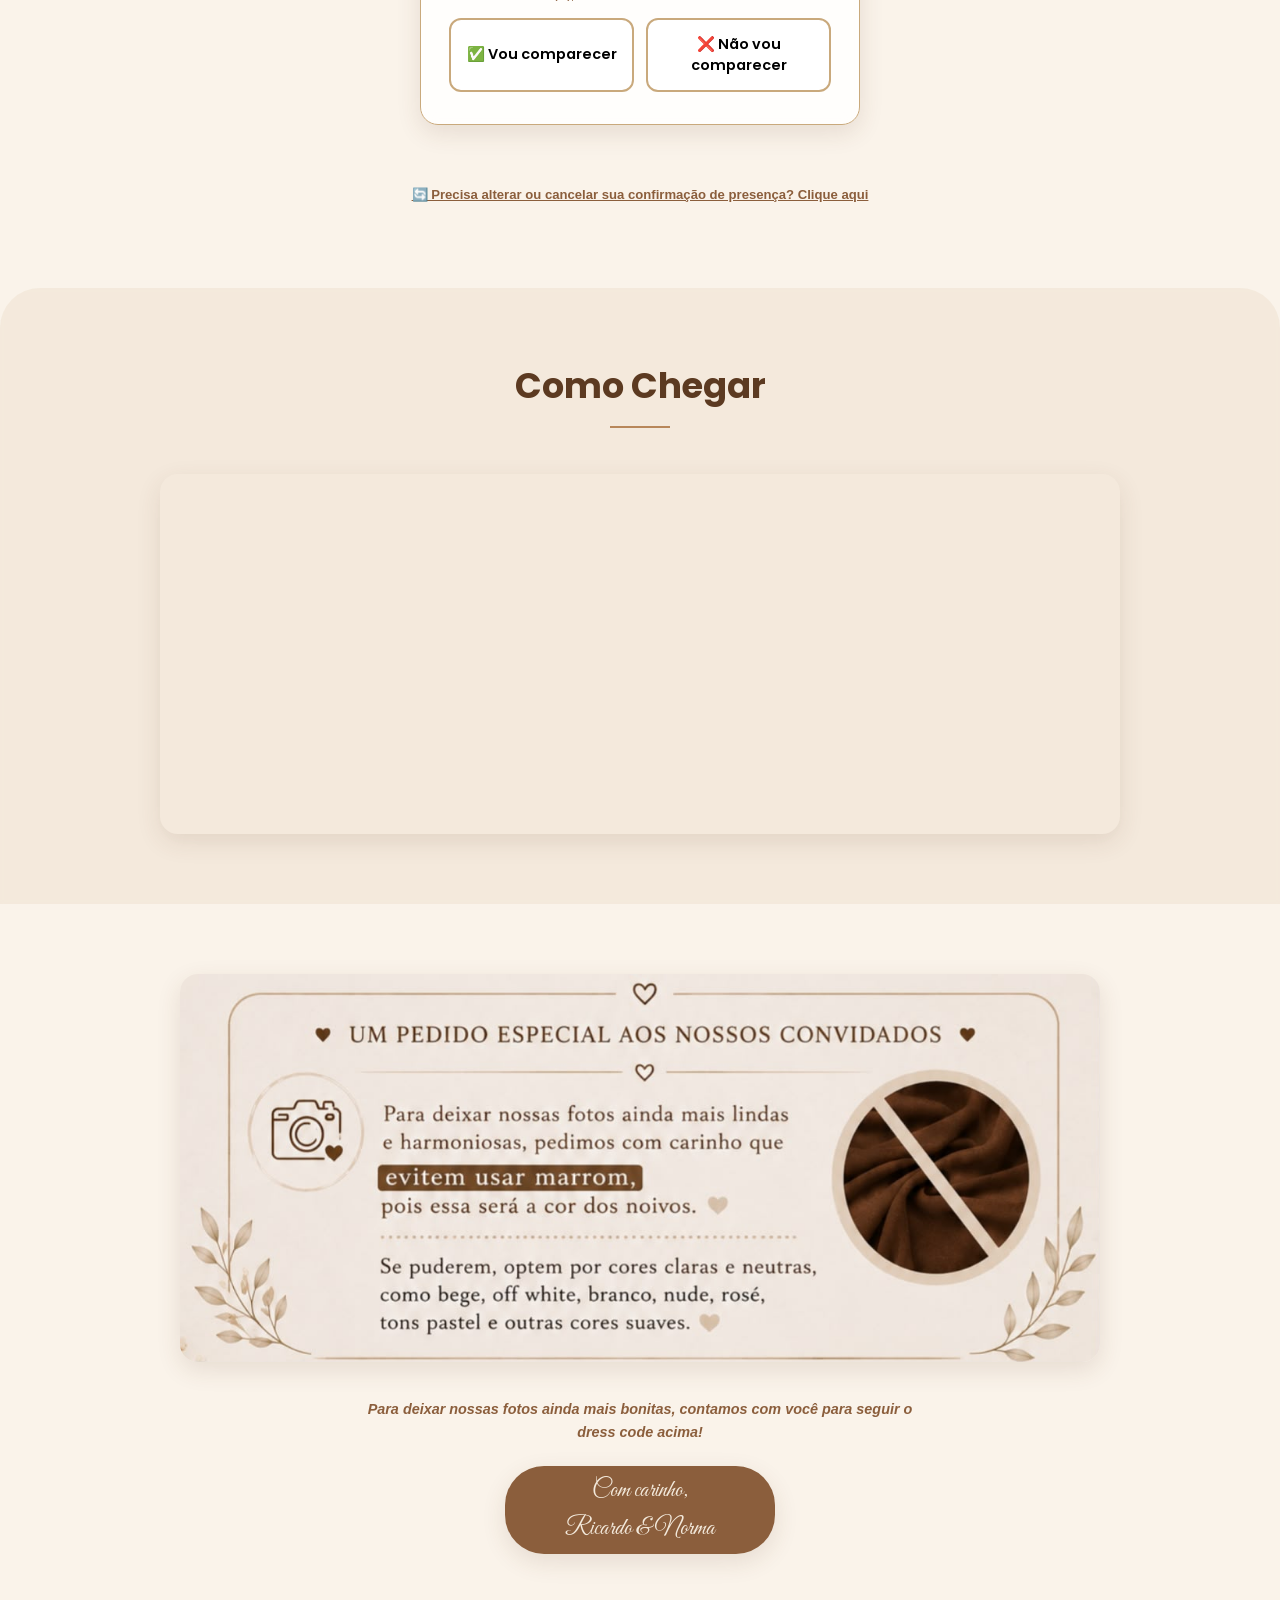
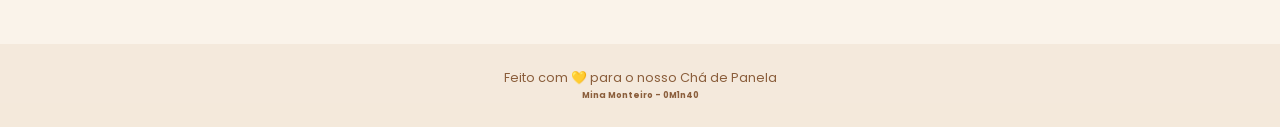
==== commit d3bd0a4b: "--" ====
--- a/index.html
+++ b/index.html
@@ -67,7 +67,7 @@
   <!-- ================= CONFIRMAÇÃO DE PRESENÇA ================= -->
   <section class="section" id="rsvp">
     <h2 class="section-title">Confirmação de Presença</h2>
-    <p class="section-sub"> <strong>Por favor, confirme até03/10/2026 para que possamos nos organizar 💌</strong> </p>
+    <p class="section-sub"> <strong>Por favor, confirme até 03/10/2026 para que possamos nos organizar 💌</strong> </p>
 
     <form id="rsvp-form" class="rsvp-form">
       <label>Nome completo
--- a/style.css
+++ b/style.css
@@ -39,7 +39,7 @@
   /*background-image: url("assets/fundo.png"); /* ou fundoPC.png dependendo de onde estiver */
   background-repeat: repeat;    /* Faz o fundo se multiplicar/repetir */
   background-size: auto;        /* Mantém o tamanho original da imagem */
-  filter: blur(8px) saturate(1.1) brightness(1.1); /* Ajuste o desfoque se preferir */
+  filter: blur(6px) saturate(1.2) brightness(1.1); /* Ajuste o desfoque se preferir */
   opacity: 1;
 }
 
